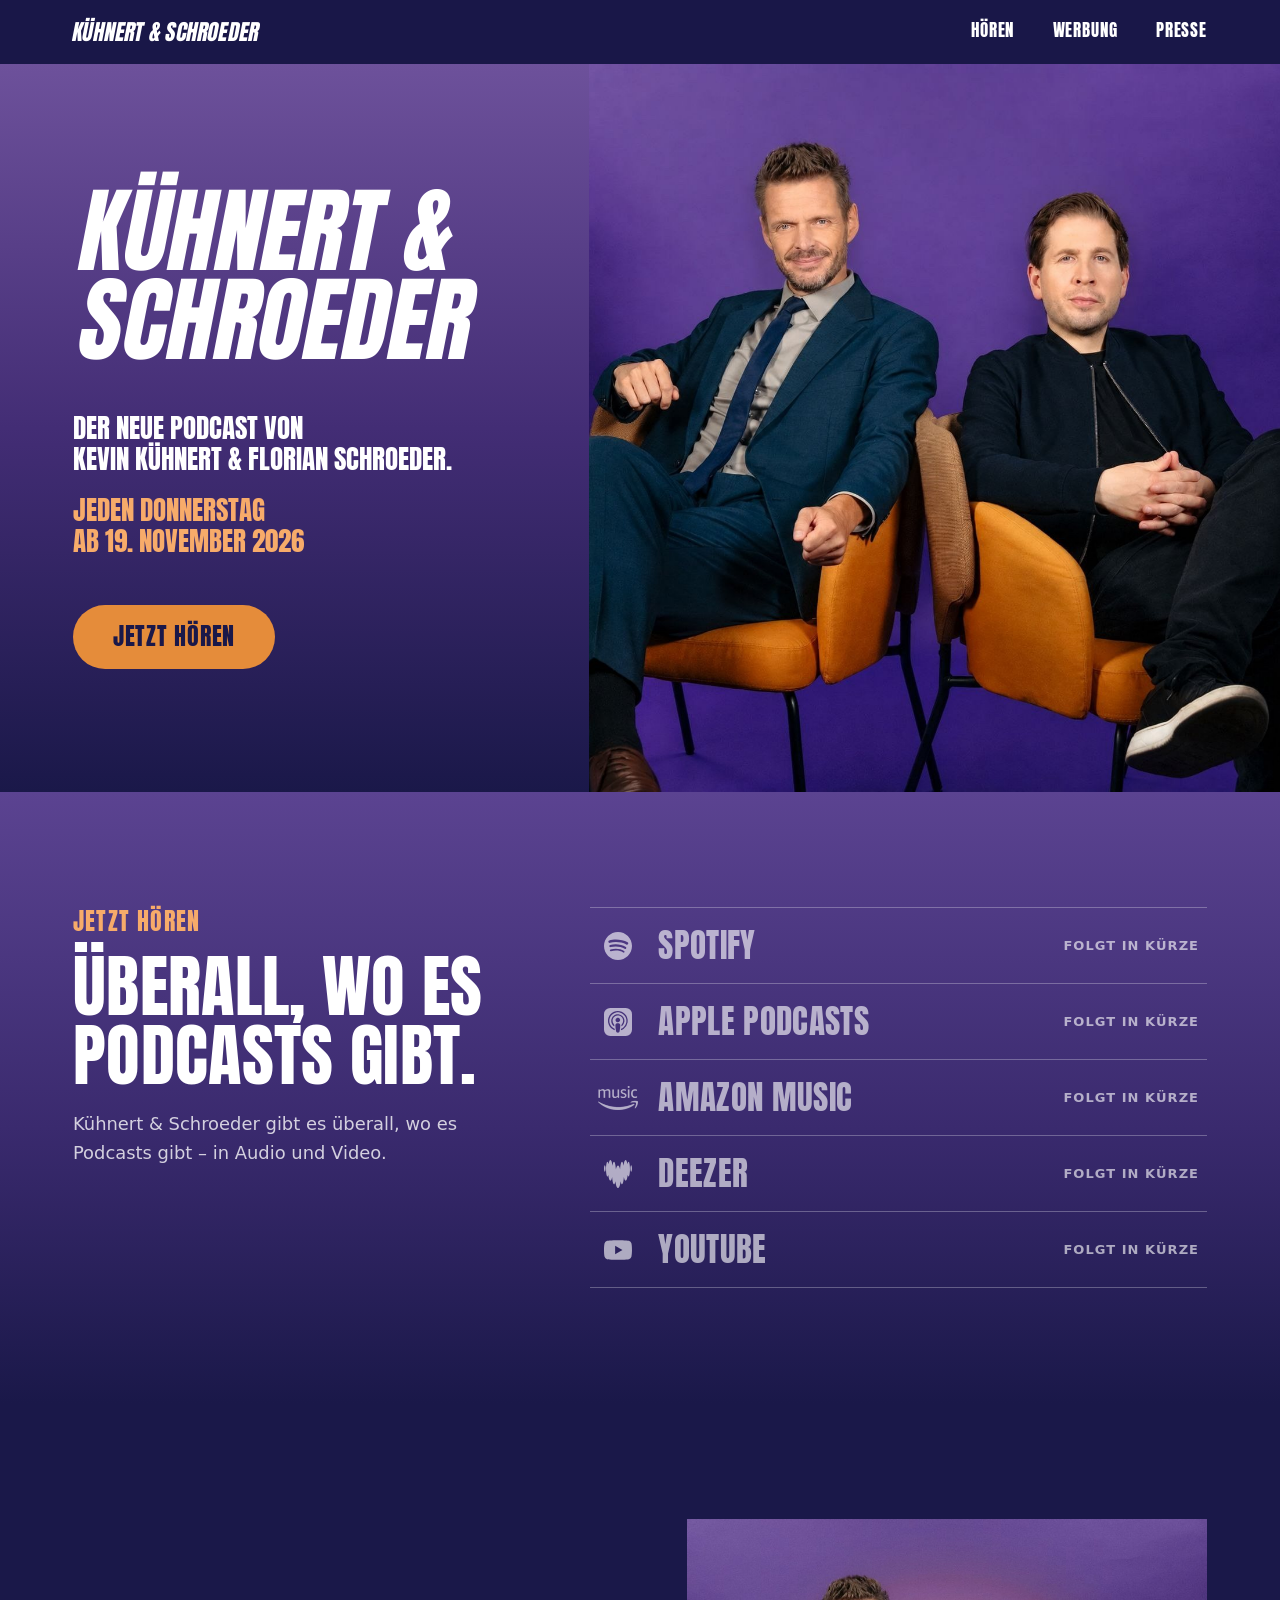
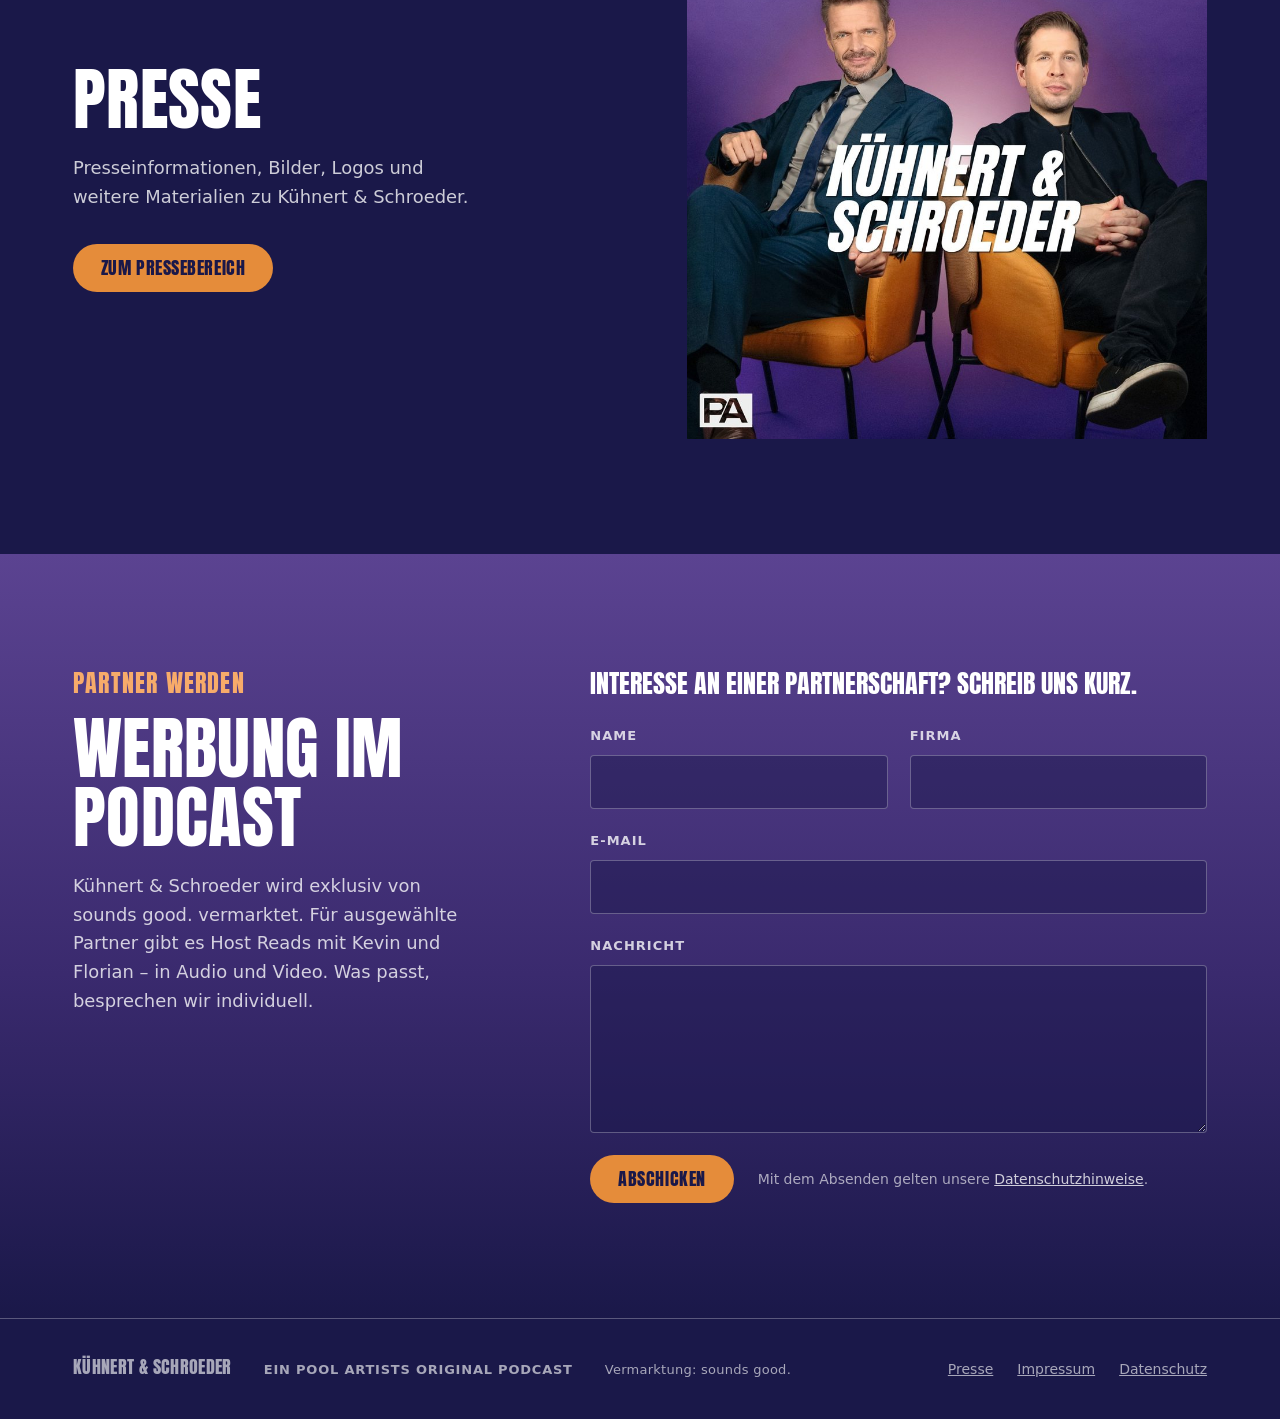
==== index.html @ aa8c4832 "Website Kühnert & Schroeder: Startseite, Presse, Impressum, Datenschutz - Startseite mit Hero, Podca" ====
<!DOCTYPE html>
<html lang="de">
<head>
<meta charset="UTF-8">
<meta name="viewport" content="width=device-width, initial-scale=1.0">
<title>Kühnert &amp; Schroeder – Der Podcast</title>
<meta name="description" content="Kühnert &amp; Schroeder – der neue Podcast von Kevin Kühnert und Florian Schroeder. Jeden Donnerstag ab 19. November 2026.">
<link rel="canonical" href="https://www.kuehnertundschroeder.de/">
<meta name="theme-color" content="#1a1849">

<meta property="og:type" content="website">
<meta property="og:url" content="https://www.kuehnertundschroeder.de/">
<meta property="og:site_name" content="Kühnert &amp; Schroeder">
<meta property="og:locale" content="de_DE">
<meta property="og:title" content="Kühnert &amp; Schroeder – Der Podcast">
<meta property="og:description" content="Kühnert &amp; Schroeder – der neue Podcast von Kevin Kühnert und Florian Schroeder. Jeden Donnerstag ab 19. November 2026.">
<meta property="og:image" content="https://www.kuehnertundschroeder.de/img/og-home.jpg">
<meta property="og:image:width" content="1200">
<meta property="og:image:height" content="630">
<meta property="og:image:alt" content="Podcast-Cover Kühnert &amp; Schroeder">
<meta name="twitter:card" content="summary_large_image">
<meta name="twitter:title" content="Kühnert &amp; Schroeder – Der Podcast">
<meta name="twitter:description" content="Kühnert &amp; Schroeder – der neue Podcast von Kevin Kühnert und Florian Schroeder. Jeden Donnerstag ab 19. November 2026.">
<meta name="twitter:image" content="https://www.kuehnertundschroeder.de/img/og-home.jpg">

<link rel="icon" href="/img/favicon.ico" sizes="any">
<link rel="icon" type="image/png" sizes="16x16" href="/img/favicon-16x16.png">
<link rel="icon" type="image/png" sizes="32x32" href="/img/favicon-32x32.png">
<link rel="apple-touch-icon" href="/img/apple-touch-icon.png">

<link rel="preload" href="/fonts/anton-latin.woff2" as="font" type="font/woff2" crossorigin>
<link rel="stylesheet" href="/css/style.css">
<script>document.documentElement.classList.add('js')</script>
</head>
<body>
<a class="skip" href="#inhalt">Zum Inhalt springen</a>

<!-- ============ HEADER (auf allen Seiten gleich) ============ -->
<header class="site-header">
  <a class="brand" href="/" aria-label="Kühnert &amp; Schroeder – Startseite"><span class="brand-full">Kühnert &amp; Schroeder</span><span class="brand-short" aria-hidden="true">K&amp;S</span></a>
  <nav class="site-nav" aria-label="Hauptnavigation"><a href="/#hoeren">Hören</a><a href="/#werbung">Werbung</a><a href="/presse">Presse</a></nav>
</header>

<main id="inhalt">
  <!-- ============ HERO ============ -->
  <section class="hero" aria-labelledby="hero-title">
    <div class="hero-text">
      <h1 id="hero-title" class="wordmark">
        <span class="line">Kühnert &amp; </span><span class="line">Schroeder</span>
      </h1>
      <p class="hero-sub"><span class="line">Der neue Podcast von </span><span class="line">Kevin Kühnert &amp; Florian Schroeder.</span></p>
      <p class="hero-date"><span class="line">Jeden Donnerstag </span><span class="line">ab 19. November 2026</span></p>
      <div class="hero-actions">
        <a class="button button-large" href="#hoeren">Jetzt hören</a>
      </div>
    </div>
    <div class="hero-media">
      <img class="cover" src="/img/hero-duo.jpg" width="1254" height="1254" fetchpriority="high"
           alt="Florian Schroeder (links) und Kevin Kühnert (rechts) sitzen auf orangefarbenen Sesseln vor violettem Hintergrund">
    </div>
  </section>

  <!-- ============ HÖREN ============
       Links werden in /js/config.js gepflegt. -->
  <section id="hoeren" class="section section-gradient" aria-labelledby="hoeren-title">
    <div class="split" data-reveal>
      <div>
        <p class="eyebrow">Jetzt hören</p>
        <h2 id="hoeren-title" class="section-title">Überall, wo es Podcasts gibt.</h2>
        <p class="lead">Kühnert &amp; Schroeder gibt es überall, wo es Podcasts gibt – in Audio und Video.</p>
      </div>
      <ul class="platforms" aria-label="Podcast-Plattformen">
      <li><a class="platform is-pending" data-platform="spotify" aria-disabled="true">
        <span class="platform-logo"><svg viewBox="0 0 24 24" aria-hidden="true" focusable="false"><path d="M12 0C5.4 0 0 5.4 0 12s5.4 12 12 12 12-5.4 12-12S18.66 0 12 0zm5.521 17.34c-.24.359-.66.48-1.021.24-2.82-1.74-6.36-2.101-10.561-1.141-.418.122-.779-.179-.899-.539-.12-.421.18-.78.54-.9 4.56-1.021 8.52-.6 11.64 1.32.42.18.479.659.301 1.02zm1.44-3.3c-.301.42-.841.6-1.262.3-3.239-1.98-8.159-2.58-11.939-1.38-.479.12-1.02-.12-1.14-.6-.12-.48.12-1.021.6-1.141C9.6 9.9 15 10.561 18.72 12.84c.361.181.54.78.241 1.2zm.12-3.36C15.24 8.4 8.82 8.16 5.16 9.301c-.6.179-1.2-.181-1.38-.721-.18-.601.18-1.2.72-1.381 4.26-1.26 11.28-1.02 15.721 1.621.539.3.719 1.02.419 1.56-.299.421-1.02.599-1.559.3z"/></svg></span>
        <span class="platform-name">Spotify</span>
        <span class="platform-go">Folgt in Kürze</span>
      </a></li>
      <li><a class="platform is-pending" data-platform="apple" aria-disabled="true">
        <span class="platform-logo"><svg viewBox="0 0 24 24" aria-hidden="true" focusable="false"><path d="M5.34 0A5.328 5.328 0 000 5.34v13.32A5.328 5.328 0 005.34 24h13.32A5.328 5.328 0 0024 18.66V5.34A5.328 5.328 0 0018.66 0zm6.525 2.568c2.336 0 4.448.902 6.056 2.587 1.224 1.272 1.912 2.619 2.264 4.392.12.59.12 2.2.007 2.864a8.506 8.506 0 01-3.24 5.296c-.608.46-2.096 1.261-2.336 1.261-.088 0-.096-.091-.056-.46.072-.592.144-.715.48-.856.536-.224 1.448-.874 2.008-1.435a7.644 7.644 0 002.008-3.536c.208-.824.184-2.656-.048-3.504-.728-2.696-2.928-4.792-5.624-5.352-.784-.16-2.208-.16-3 0-2.728.56-4.984 2.76-5.672 5.528-.184.752-.184 2.584 0 3.336.456 1.832 1.64 3.512 3.192 4.512.304.2.672.408.824.472.336.144.408.264.472.856.04.36.03.464-.056.464-.056 0-.464-.176-.896-.384l-.04-.03c-2.472-1.216-4.056-3.274-4.632-6.012-.144-.706-.168-2.392-.03-3.04.36-1.74 1.048-3.1 2.192-4.304 1.648-1.737 3.768-2.656 6.128-2.656zm.134 2.81c.409.004.803.04 1.106.106 2.784.62 4.76 3.408 4.376 6.174-.152 1.114-.536 2.03-1.216 2.88-.336.43-1.152 1.15-1.296 1.15-.023 0-.048-.272-.048-.603v-.605l.416-.496c1.568-1.878 1.456-4.502-.256-6.224-.664-.67-1.432-1.064-2.424-1.246-.64-.118-.776-.118-1.448-.008-1.02.167-1.81.562-2.512 1.256-1.72 1.704-1.832 4.342-.264 6.222l.413.496v.608c0 .336-.027.608-.06.608-.03 0-.264-.16-.512-.36l-.034-.011c-.832-.664-1.568-1.842-1.872-2.997-.184-.698-.184-2.024.008-2.72.504-1.878 1.888-3.335 3.808-4.019.41-.145 1.133-.22 1.814-.211zm-.13 2.99c.31 0 .62.06.844.178.488.253.888.745 1.04 1.259.464 1.578-1.208 2.96-2.72 2.254h-.015c-.712-.331-1.096-.956-1.104-1.77 0-.733.408-1.371 1.112-1.745.224-.117.534-.176.844-.176zm-.011 4.728c.988-.004 1.706.349 1.97.97.198.464.124 1.932-.218 4.302-.232 1.656-.36 2.074-.68 2.356-.44.39-1.064.498-1.656.288h-.003c-.716-.257-.87-.605-1.164-2.644-.341-2.37-.416-3.838-.218-4.302.262-.616.974-.966 1.97-.97z"/></svg></span>
        <span class="platform-name">Apple Podcasts</span>
        <span class="platform-go">Folgt in Kürze</span>
      </a></li>
      <li><a class="platform is-pending" data-platform="amazon" aria-disabled="true">
        <span class="platform-logo"><span class="logo-amazon" aria-hidden="true"></span></span>
        <span class="platform-name">Amazon Music</span>
        <span class="platform-go">Folgt in Kürze</span>
      </a></li>
      <li><a class="platform is-pending" data-platform="deezer" aria-disabled="true">
        <span class="platform-logo"><svg viewBox="0 0 24 24" aria-hidden="true" focusable="false"><path d="M.693 10.024c.381 0 .693-1.256.693-2.807 0-1.55-.312-2.807-.693-2.807C.312 4.41 0 5.666 0 7.217s.312 2.808.693 2.808ZM21.038 1.56c-.364 0-.684.805-.91 2.096C19.765 1.446 19.184 0 18.526 0c-.78 0-1.464 2.036-1.784 5-.312-2.158-.788-3.536-1.325-3.536-.745 0-1.386 2.704-1.62 6.472-.442-1.932-1.083-3.145-1.793-3.145s-1.35 1.213-1.793 3.145c-.242-3.76-.874-6.463-1.628-6.463-.537 0-1.013 1.378-1.325 3.535C6.938 2.036 6.262 0 5.474 0c-.658 0-1.247 1.447-1.602 3.665-.217-1.291-.546-2.105-.91-2.105-.675 0-1.221 2.807-1.221 6.272 0 3.466.546 6.273 1.221 6.273.277 0 .537-.476.736-1.273.32 2.928.996 4.938 1.776 4.938.606 0 1.143-1.204 1.507-3.11.251 3.622.875 6.195 1.602 6.195.46 0 .875-1.023 1.187-2.677C10.142 21.6 11 24 12.004 24c1.005 0 1.863-2.4 2.235-5.822.312 1.654.727 2.677 1.186 2.677.728 0 1.352-2.573 1.603-6.195.364 1.906.9 3.11 1.507 3.11.78 0 1.455-2.01 1.775-4.938.208.797.46 1.273.737 1.273.675 0 1.22-2.807 1.22-6.273-.008-3.457-.553-6.272-1.23-6.272ZM23.307 10.024c.381 0 .693-1.256.693-2.807 0-1.55-.312-2.807-.693-2.807-.381 0-.693 1.256-.693 2.807s.312 2.808.693 2.808Z"/></svg></span>
        <span class="platform-name">Deezer</span>
        <span class="platform-go">Folgt in Kürze</span>
      </a></li>
      <li><a class="platform is-pending" data-platform="youtube" aria-disabled="true">
        <span class="platform-logo"><svg viewBox="0 0 24 24" aria-hidden="true" focusable="false"><path d="M23.498 6.186a3.016 3.016 0 0 0-2.122-2.136C19.505 3.545 12 3.545 12 3.545s-7.505 0-9.377.505A3.017 3.017 0 0 0 .502 6.186C0 8.07 0 12 0 12s0 3.93.502 5.814a3.016 3.016 0 0 0 2.122 2.136c1.871.505 9.376.505 9.376.505s7.505 0 9.377-.505a3.015 3.015 0 0 0 2.122-2.136C24 15.93 24 12 24 12s0-3.93-.502-5.814zM9.545 15.568V8.432L15.818 12l-6.273 3.568z"/></svg></span>
        <span class="platform-name">YouTube</span>
        <span class="platform-go">Folgt in Kürze</span>
      </a></li>
      </ul>
    </div>
  </section>

  <!-- ============ PRESSE ============ -->
  <section class="section section-deep" aria-labelledby="presse-title">
    <div class="teaser" data-reveal>
      <div>
        <h2 id="presse-title" class="section-title">Presse</h2>
        <p class="lead">Presseinformationen, Bilder, Logos und weitere Materialien zu Kühnert &amp; Schroeder.</p>
        <a class="button" href="/presse">Zum Pressebereich</a>
      </div>
      <div class="teaser-media">
        <img src="/img/cover.jpg" width="900" height="900" loading="lazy" alt="Podcast-Cover Kühnert &amp; Schroeder">
      </div>
    </div>
  </section>

  <!-- ============ WERBUNG + FORMULAR ============ -->
  <section id="werbung" class="section section-gradient" aria-labelledby="werbung-title">
    <div class="split" data-reveal>
      <div>
        <p class="eyebrow">Partner werden</p>
        <h2 id="werbung-title" class="section-title">Werbung im Podcast</h2>
        <p class="lead">Kühnert &amp; Schroeder wird exklusiv von sounds good. vermarktet. Für ausgewählte Partner gibt es Host Reads mit Kevin und Florian – in Audio und Video. Was passt, besprechen wir individuell.</p>
      </div>

      <div>
        <p class="form-intro">Interesse an einer Partnerschaft? Schreib uns kurz.</p>
        <form class="contact-form" action="/api/contact" method="post" novalidate data-contact-form>
          <div class="form-row">
            <div class="field">
              <label for="f-name">Name</label>
              <input id="f-name" name="name" type="text" autocomplete="name" required maxlength="120" aria-describedby="err-name">
              <p class="field-error" id="err-name" aria-live="polite"></p>
            </div>
            <div class="field">
              <label for="f-company">Firma</label>
              <input id="f-company" name="company" type="text" autocomplete="organization" required maxlength="160" aria-describedby="err-company">
              <p class="field-error" id="err-company" aria-live="polite"></p>
            </div>
          </div>
          <div class="field">
            <label for="f-email">E-Mail</label>
            <input id="f-email" name="email" type="email" autocomplete="email" required maxlength="200" aria-describedby="err-email">
            <p class="field-error" id="err-email" aria-live="polite"></p>
          </div>
          <div class="field">
            <label for="f-message">Nachricht</label>
            <textarea id="f-message" name="message" required maxlength="5000" aria-describedby="err-message"></textarea>
            <p class="field-error" id="err-message" aria-live="polite"></p>
          </div>
          <!-- Honeypot gegen Spam: für Menschen unsichtbar -->
          <div class="hp" aria-hidden="true">
            <label for="f-website">Website</label>
            <input id="f-website" name="website" type="text" tabindex="-1" autocomplete="off">
          </div>
          <div class="form-actions">
            <button class="button" type="submit">Abschicken</button>
            <p class="form-hint">Mit dem Absenden gelten unsere <a href="/datenschutz">Datenschutzhinweise</a>.</p>
          </div>
          <p class="form-status" role="status" aria-live="polite"></p>
        </form>
      </div>
    </div>
  </section>
</main>

<!-- ============ FOOTER (auf allen Seiten gleich) ============ -->
<footer class="footer">
  <p class="footer-mark">Kühnert &amp; Schroeder</p>
  <p class="footer-credit">Ein Pool Artists Original Podcast</p>
  <p class="footer-credit footer-sg">Vermarktung: sounds good.</p>
  <nav aria-label="Weitere Seiten"><a href="/presse">Presse</a><a href="/impressum">Impressum</a><a href="/datenschutz">Datenschutz</a></nav>
</footer>

<script src="/js/config.js"></script>
<script src="/js/site.js" defer></script>
</body>
</html>
---- css/style.css ----
/*
 * Kühnert & Schroeder – Designsystem für die gesamte Website
 * Abgeleitet aus dem K&S-Deck (Nov 26) und dem finalen Cover.
 * Schrift: Anton (SIL Open Font License, siehe /fonts/OFL.txt)
 *
 * Inhalt
 *  1. Tokens & Basis
 *  2. Typografie & Buttons
 *  3. Header / Navigation
 *  4. Hero
 *  5. Sektionen (Startseite): Hören, Presse-Teaser, Werbung + Formular
 *  6. Pressebereich: Downloads
 *  7. Rechtstexte
 *  8. Footer
 *  9. Bewegung
 */

/* ================================================================
   1. Tokens & Basis
   ================================================================ */

@font-face {
  font-family: "Anton";
  src: url("/fonts/anton-latin.woff2") format("woff2");
  font-weight: 400;
  font-style: normal;
  font-display: swap;
}

:root {
  --ks-violet-top: #6d519b;
  --ks-violet-mid: #5b4391;
  --ks-violet: #3a2a6e;
  --ks-violet-deep: #1a1849;
  --ks-orange: #e58c3a;
  --ks-orange-hover: #f09c4d;
  --ks-orange-text: #f7ab6a; /* Orange für Schrift auf Violett – erfüllt die Kontrastvorgaben */
  --ks-ink: #1a1849;
  --ks-white: #ffffff;
  --ks-muted: rgba(255, 255, 255, 0.78);
  --ks-faint: rgba(255, 255, 255, 0.62);
  --ks-rule: rgba(255, 255, 255, 0.28);
  --ks-field: rgba(26, 24, 73, 0.45);
  --ks-error: #ffb3a1;

  --font-display: "Anton", "Arial Narrow", "Helvetica Neue", Arial, sans-serif;
  --font-text: system-ui, -apple-system, "Segoe UI", Roboto, "Helvetica Neue", Arial, sans-serif;

  --max: 1440px;
  --gutter: max(clamp(20px, 5.7vw, 76px), calc((100vw - var(--max)) / 2));
  --section-y: clamp(64px, 9vw, 128px);
  --header-h: 64px;

  /* Deck-Fläche: oben heller, unten dunkler */
  --ks-gradient: linear-gradient(180deg, var(--ks-violet-mid) 0%, var(--ks-violet) 55%, var(--ks-violet-deep) 100%);
}

*, *::before, *::after { box-sizing: border-box; }
html { -webkit-text-size-adjust: 100%; scroll-behavior: smooth; scroll-padding-top: var(--header-h); }
body {
  margin: 0;
  background: var(--ks-violet-deep);
  color: var(--ks-white);
  font-family: var(--font-text);
  font-size: 1.125rem;
  line-height: 1.6;
  -webkit-font-smoothing: antialiased;
}
h1, h2, h3, p { margin: 0; }
img { display: block; max-width: 100%; height: auto; }
a { color: inherit; }
:focus-visible { outline: 3px solid var(--ks-orange); outline-offset: 3px; }

.line { display: block; }
.cover { width: 100%; height: 100%; object-fit: cover; }
.skip {
  position: absolute; left: 16px; top: -100px; z-index: 30; padding: 12px 20px;
  background: var(--ks-orange); color: var(--ks-ink); font-family: var(--font-display);
  text-transform: uppercase; text-decoration: none;
}
.skip:focus { top: 12px; }

/* ================================================================
   2. Typografie & Buttons
   ================================================================ */

.tag, .eyebrow {
  font-family: var(--font-display); font-size: 1.5rem; line-height: 1.2;
  letter-spacing: 0.05em; text-transform: uppercase; color: var(--ks-orange-text); margin: 0 0 16px;
}
.section-title {
  font-family: var(--font-display); font-weight: 400;
  font-size: clamp(2.5rem, 5.4vw, 5rem); line-height: 1;
  text-transform: uppercase; letter-spacing: 0.005em;
}
.lead { margin-top: 20px; max-width: 36ch; font-size: clamp(1.0625rem, 1.4vw, 1.25rem); color: var(--ks-muted); }
.meta {
  font-size: 0.8125rem; font-weight: 700; letter-spacing: 0.08em;
  text-transform: uppercase; color: var(--ks-faint);
}

.button {
  display: inline-flex; align-items: center; justify-content: center; gap: 0.6em;
  min-height: 48px; padding: 12px 28px; border: 0; border-radius: 999px;
  background: var(--ks-orange); color: var(--ks-ink);
  font-family: var(--font-display); font-size: 1.125rem; line-height: 1;
  letter-spacing: 0.03em; text-transform: uppercase; text-align: center; text-decoration: none;
  cursor: pointer; transition: background-color 0.15s ease;
}
.button:hover { background: var(--ks-orange-hover); }
.button-large { min-height: 64px; padding: 18px 40px; font-size: clamp(1.375rem, 1.9vw, 1.625rem); }
.button-pending, .button-pending:hover {
  background: transparent; color: var(--ks-faint);
  box-shadow: inset 0 0 0 2px var(--ks-rule); cursor: not-allowed; pointer-events: none;
}
.button[disabled] { opacity: 0.6; cursor: progress; }
.icon { width: 0.8em; height: 0.8em; flex: none; }

/* ================================================================
   3. Header / Navigation
   ================================================================ */

.site-header {
  position: sticky; top: 0; z-index: 20;
  display: flex; align-items: center; justify-content: space-between; gap: 16px;
  height: var(--header-h); padding: 0 var(--gutter);
  background: rgba(26, 24, 73, 0.94);
  border-bottom: 1px solid transparent;
  transition: border-color 0.2s ease;
}
.site-header.is-scrolled { border-bottom-color: var(--ks-rule); }
.brand {
  font-family: var(--font-display); font-size: 1.375rem; letter-spacing: 0.01em;
  text-transform: uppercase; text-decoration: none; white-space: nowrap;
  display: inline-flex; align-items: center; min-height: 44px;
}
.brand span { display: inline-block; transform: skewX(-11deg); }
.brand .brand-short { display: none; }
.site-nav { display: flex; gap: clamp(18px, 3vw, 40px); }
.site-nav a {
  display: inline-flex; align-items: center; min-height: 44px;
  font-family: var(--font-display); font-size: 1.0625rem; letter-spacing: 0.05em;
  text-transform: uppercase; text-decoration: none; color: var(--ks-white);
  border-bottom: 2px solid transparent;
}
.site-nav a:hover, .site-nav a[aria-current="page"] { color: var(--ks-orange-text); }
.site-nav a[aria-current="page"] { border-bottom-color: var(--ks-orange-text); }

@media (max-width: 559px) {
  .brand .brand-full { display: none; }
  .brand .brand-short { display: inline-block; }
  .site-nav { gap: 20px; }
  .site-nav a { font-size: 1rem; }
}

/* ================================================================
   4. Hero (Startseite und Presse)
   ================================================================ */

.hero {
  display: grid;
  background: linear-gradient(180deg, var(--ks-violet-top) 0%, #432d75 50%, var(--ks-violet-deep) 100%);
}
.hero-text { padding: clamp(40px, 8vw, 64px) var(--gutter) 48px; }
.wordmark {
  font-family: var(--font-display); font-weight: 400;
  font-size: clamp(3.75rem, 7.3vw, 8.5rem); line-height: 0.95;
  white-space: nowrap; text-transform: uppercase; letter-spacing: 0.005em;
}
/* Wortmarke kursiv geneigt wie auf dem finalen Cover */
.wordmark .line { transform: skewX(-11deg); transform-origin: left bottom; }
.hero-sub, .hero-date {
  font-family: var(--font-display); font-size: clamp(1.375rem, 2.1vw, 1.875rem);
  line-height: 1.15; text-transform: uppercase;
}
.hero-sub { margin-top: clamp(28px, 4vw, 48px); }
.hero-date { margin-top: 20px; color: var(--ks-orange-text); }
.hero-actions {
  display: flex; flex-wrap: wrap; align-items: center; gap: 12px 24px;
  margin-top: clamp(32px, 4vw, 48px);
}
.hero-media { aspect-ratio: 1 / 1; overflow: hidden; }
.hero-media .cover { object-position: 60% 20%; }

@media (min-width: 960px) {
  .hero {
    grid-template-columns: minmax(0, 46fr) minmax(0, 54fr);
    min-height: min(calc(88svh - var(--header-h)), 820px);
  }
  .hero-text { display: flex; flex-direction: column; justify-content: center; padding-top: 64px; padding-bottom: 64px; }
  .hero-media { aspect-ratio: auto; min-height: 100%; }
}
@media (max-width: 559px) {
  .hero-actions { flex-direction: column; align-items: stretch; }
  .hero-actions .meta { text-align: center; }
}

/* ================================================================
   5. Sektionen der Startseite
   ================================================================ */

.section { padding: var(--section-y) var(--gutter); }
.section-gradient { background: var(--ks-gradient); }
.section-deep { background: var(--ks-violet-deep); }

.split { display: grid; gap: clamp(32px, 5vw, 48px); }
@media (min-width: 960px) {
  .split { grid-template-columns: minmax(0, 5fr) minmax(0, 7fr); gap: clamp(48px, 6vw, 96px); align-items: start; }
}

/* --- Plattformen --- */
.platforms { list-style: none; margin: 0; padding: 0; border-top: 1px solid var(--ks-rule); }
.platform {
  display: grid; grid-template-columns: 40px minmax(0, 1fr) auto; align-items: center; gap: 20px;
  min-height: 76px; padding: 14px 8px; border-bottom: 1px solid var(--ks-rule);
  text-decoration: none; color: var(--ks-white);
  transition: background-color 0.15s ease, color 0.15s ease;
}
.platform svg { width: 28px; height: 28px; fill: currentColor; }
.platform-logo { display: flex; justify-content: center; }
/* Amazon Music: Logo als Maske, damit es wie die anderen Icons die Textfarbe übernimmt */
.logo-amazon {
  display: block; width: 40px; height: 24px; background: currentColor;
  -webkit-mask: url("[data-uri]") center / contain no-repeat;
  mask: url("[data-uri]") center / contain no-repeat;
}
.platform-name {
  font-family: var(--font-display); font-size: clamp(1.625rem, 2.6vw, 2.25rem);
  line-height: 1; text-transform: uppercase; letter-spacing: 0.01em;
}
.platform-go { font-family: var(--font-display); font-size: 1.75rem; line-height: 1; color: var(--ks-orange-text); }
a.platform:hover { background: rgba(255, 255, 255, 0.06); color: var(--ks-orange-text); }
.platform.is-pending { cursor: default; color: var(--ks-faint); }
.platform.is-pending .platform-go {
  font-family: var(--font-text); font-size: 0.8125rem; font-weight: 700;
  letter-spacing: 0.08em; text-transform: uppercase; color: var(--ks-faint);
}

/* --- Presse-Teaser --- */
.teaser { display: grid; gap: 40px; align-items: center; }
.teaser-media { max-width: 420px; }
.teaser .button { margin-top: 32px; }
@media (min-width: 760px) {
  .teaser { grid-template-columns: minmax(0, 1fr) minmax(0, 1fr); gap: clamp(48px, 6vw, 96px); }
  .teaser-media { max-width: 520px; justify-self: end; width: 100%; }
}

/* --- Werbung --- */
.partner-note { margin-top: 28px; }

/* --- Formular --- */
.form-intro {
  font-family: var(--font-display); font-size: clamp(1.375rem, 2vw, 1.75rem);
  line-height: 1.15; text-transform: uppercase; margin-bottom: 28px;
}
.contact-form { display: grid; gap: 22px; }
.form-row { display: grid; gap: 22px; }
@media (min-width: 640px) { .form-row { grid-template-columns: 1fr 1fr; } }
.field { display: grid; gap: 8px; }
.field label {
  font-size: 0.8125rem; font-weight: 700; letter-spacing: 0.08em;
  text-transform: uppercase; color: var(--ks-muted);
}
.field input, .field textarea {
  width: 100%; padding: 14px 16px; border: 1px solid var(--ks-rule); border-radius: 4px;
  background: var(--ks-field); color: var(--ks-white);
  font: inherit; font-size: 1rem; line-height: 1.5;
  transition: border-color 0.15s ease;
}
.field textarea { min-height: 168px; resize: vertical; }
.field input:hover, .field textarea:hover { border-color: rgba(255, 255, 255, 0.5); }
.field input:focus, .field textarea:focus { outline: none; border-color: var(--ks-orange); box-shadow: 0 0 0 1px var(--ks-orange); }
.field [aria-invalid="true"] { border-color: var(--ks-error); }
.field-error { font-size: 0.875rem; color: var(--ks-error); }
.field-error:empty { display: none; }
.hp { position: absolute; left: -9999px; width: 1px; height: 1px; overflow: hidden; }
.form-actions { display: flex; flex-wrap: wrap; align-items: center; gap: 16px 24px; }
.form-hint { font-size: 0.875rem; color: var(--ks-faint); }
.form-hint a { color: var(--ks-muted); }
.form-status { font-size: 1rem; }
.form-status:empty { display: none; }
.form-status.is-error { color: var(--ks-error); }
.form-success {
  padding: 32px 0; border-top: 1px solid var(--ks-rule); border-bottom: 1px solid var(--ks-rule);
  font-family: var(--font-display); font-size: clamp(1.75rem, 3vw, 2.5rem); line-height: 1.1;
  text-transform: uppercase;
}
.form-success:focus { outline: none; }
@media (max-width: 559px) { .form-actions .button { width: 100%; } }

/* ================================================================
   6. Pressebereich: Downloads
   ================================================================ */

.material { padding: clamp(56px, 7vw, 96px) var(--gutter) clamp(72px, 9vw, 120px); background: var(--ks-violet-deep); }
.material .h2 {
  font-family: var(--font-display); font-weight: 400; font-size: clamp(2.25rem, 4vw, 3.5rem);
  line-height: 1; text-transform: uppercase; margin-bottom: clamp(28px, 4vw, 48px);
}
.download-list { list-style: none; margin: 0; padding: 0; border-top: 1px solid var(--ks-rule); }
.download {
  display: grid; grid-template-columns: 72px minmax(0, 1fr); gap: 16px 20px; align-items: center;
  padding: 24px 0; border-bottom: 1px solid var(--ks-rule);
}
.thumb { aspect-ratio: 1 / 1; overflow: hidden; background: var(--ks-violet); }
/* Video-Vorschau: dezentes Play-Symbol */
.thumb-video { position: relative; }
.thumb-video::after {
  content: ""; position: absolute; left: 50%; top: 50%; width: 36%; aspect-ratio: 1;
  transform: translate(-50%, -50%); border-radius: 50%;
  background: rgba(26, 24, 73, 0.72) url("data:image/svg+xml,%3Csvg xmlns='http://www.w3.org/2000/svg' viewBox='0 0 24 24'%3E%3Cpath d='M9 6.5v11l9-5.5z' fill='%23f7ab6a'/%3E%3C/svg%3E") center / 60% no-repeat;
}
.thumb-format {
  display: grid; place-items: center; height: 100%;
  font-family: var(--font-display); font-size: 1.375rem; color: var(--ks-orange);
  box-shadow: inset 0 0 0 1px var(--ks-rule);
}
.download-title {
  font-family: var(--font-display); font-weight: 400; font-size: clamp(1.5rem, 2.4vw, 2.25rem);
  line-height: 1.05; text-transform: uppercase;
}
.download-desc { margin-top: 6px; font-size: 1rem; line-height: 1.5; color: var(--ks-muted); }
.download .meta { margin-top: 6px; }
.download-action { grid-column: 1 / -1; }
.download-action .button { width: 100%; }
@media (min-width: 720px) {
  .download { grid-template-columns: 112px minmax(0, 1fr) auto; gap: 32px; padding: 28px 0; }
  .download-action { grid-column: auto; }
  .download-action .button { width: auto; min-width: 168px; }
}

/* ================================================================
   7. Rechtstexte
   ================================================================ */

.legal {
  min-height: 80svh;
  padding: clamp(40px, 7vw, 96px) var(--gutter) clamp(72px, 9vw, 120px);
  background: var(--ks-gradient);
}
.legal-title {
  font-family: var(--font-display); font-weight: 400;
  font-size: clamp(2.25rem, 8.5vw, 6rem); line-height: 1; text-transform: uppercase;
  hyphens: auto; overflow-wrap: break-word;
}
.legal address, .legal section { max-width: 44em; }
.legal address { margin-top: clamp(32px, 4vw, 48px); font-style: normal; color: var(--ks-muted); }
.legal address strong { color: var(--ks-white); font-weight: 650; }
.legal section { margin-top: 40px; }
.legal h2 {
  font-family: var(--font-display); font-weight: 400; font-size: clamp(1.5rem, 2.4vw, 2rem);
  line-height: 1.1; text-transform: uppercase;
}
.legal section p { margin-top: 12px; font-size: 1rem; color: var(--ks-muted); }
.legal a { text-underline-offset: 4px; overflow-wrap: anywhere; }
.legal a:hover { color: var(--ks-orange-text); }
.legal .prose { max-width: 44em; margin-top: clamp(32px, 4vw, 48px); color: var(--ks-muted); font-size: 1rem; }
.legal .prose h2 { margin-top: 40px; }
.legal .prose h2:first-child { margin-top: 0; }
.legal .prose h3 {
  margin-top: 28px; font-family: var(--font-text); font-size: 1.0625rem; font-weight: 700;
  line-height: 1.4; color: var(--ks-white);
}
.legal .prose p { margin-top: 12px; }
.legal .prose ul { margin: 12px 0 0; padding-left: 1.2em; }
.legal .prose li + li { margin-top: 6px; }

/* ================================================================
   8. Footer
   ================================================================ */

.footer {
  display: flex; flex-wrap: wrap; align-items: baseline; gap: 12px 32px;
  padding: 28px var(--gutter); background: var(--ks-violet-deep); border-top: 1px solid var(--ks-rule);
}
.footer-mark {
  font-family: var(--font-display); font-size: 1.125rem; letter-spacing: 0.02em;
  text-transform: uppercase; color: var(--ks-faint);
}
.footer-credit {
  font-size: 0.8125rem; font-weight: 700; letter-spacing: 0.06em;
  text-transform: uppercase; color: var(--ks-faint);
}
.footer-sg { font-weight: 400; letter-spacing: 0.02em; text-transform: none; }
.footer nav { display: flex; flex-wrap: wrap; gap: 4px 24px; margin-left: auto; font-size: 0.875rem; }
.footer nav a { display: inline-flex; align-items: center; min-height: 44px; color: var(--ks-faint); }
.footer nav a:hover { color: var(--ks-white); }

/* ================================================================
   9. Bewegung – dezent, nur ohne prefers-reduced-motion
   ================================================================ */

@media (prefers-reduced-motion: no-preference) {
  .hero-text > * { animation: ks-rise 0.7s cubic-bezier(0.2, 0.7, 0.2, 1) both; }
  .hero-text > :nth-child(2) { animation-delay: 0.06s; }
  .hero-text > :nth-child(3) { animation-delay: 0.12s; }
  .hero-text > :nth-child(4) { animation-delay: 0.18s; }
  .hero-text > :nth-child(5) { animation-delay: 0.24s; }
  .hero-media img { animation: ks-settle 1.4s cubic-bezier(0.2, 0.7, 0.2, 1) both; }

  /* Reveal nur, wenn JS läuft – sonst bleibt alles sichtbar */
  .js [data-reveal] { opacity: 0; transform: translateY(16px); transition: opacity 0.6s ease, transform 0.6s ease; }
  .js [data-reveal].is-visible { opacity: 1; transform: none; }
}
@media (prefers-reduced-motion: reduce) {
  html { scroll-behavior: auto; }
}
@keyframes ks-rise { from { opacity: 0; transform: translateY(14px); } to { opacity: 1; transform: none; } }
@keyframes ks-settle { from { opacity: 0.4; transform: scale(1.04); } to { opacity: 1; transform: none; } }
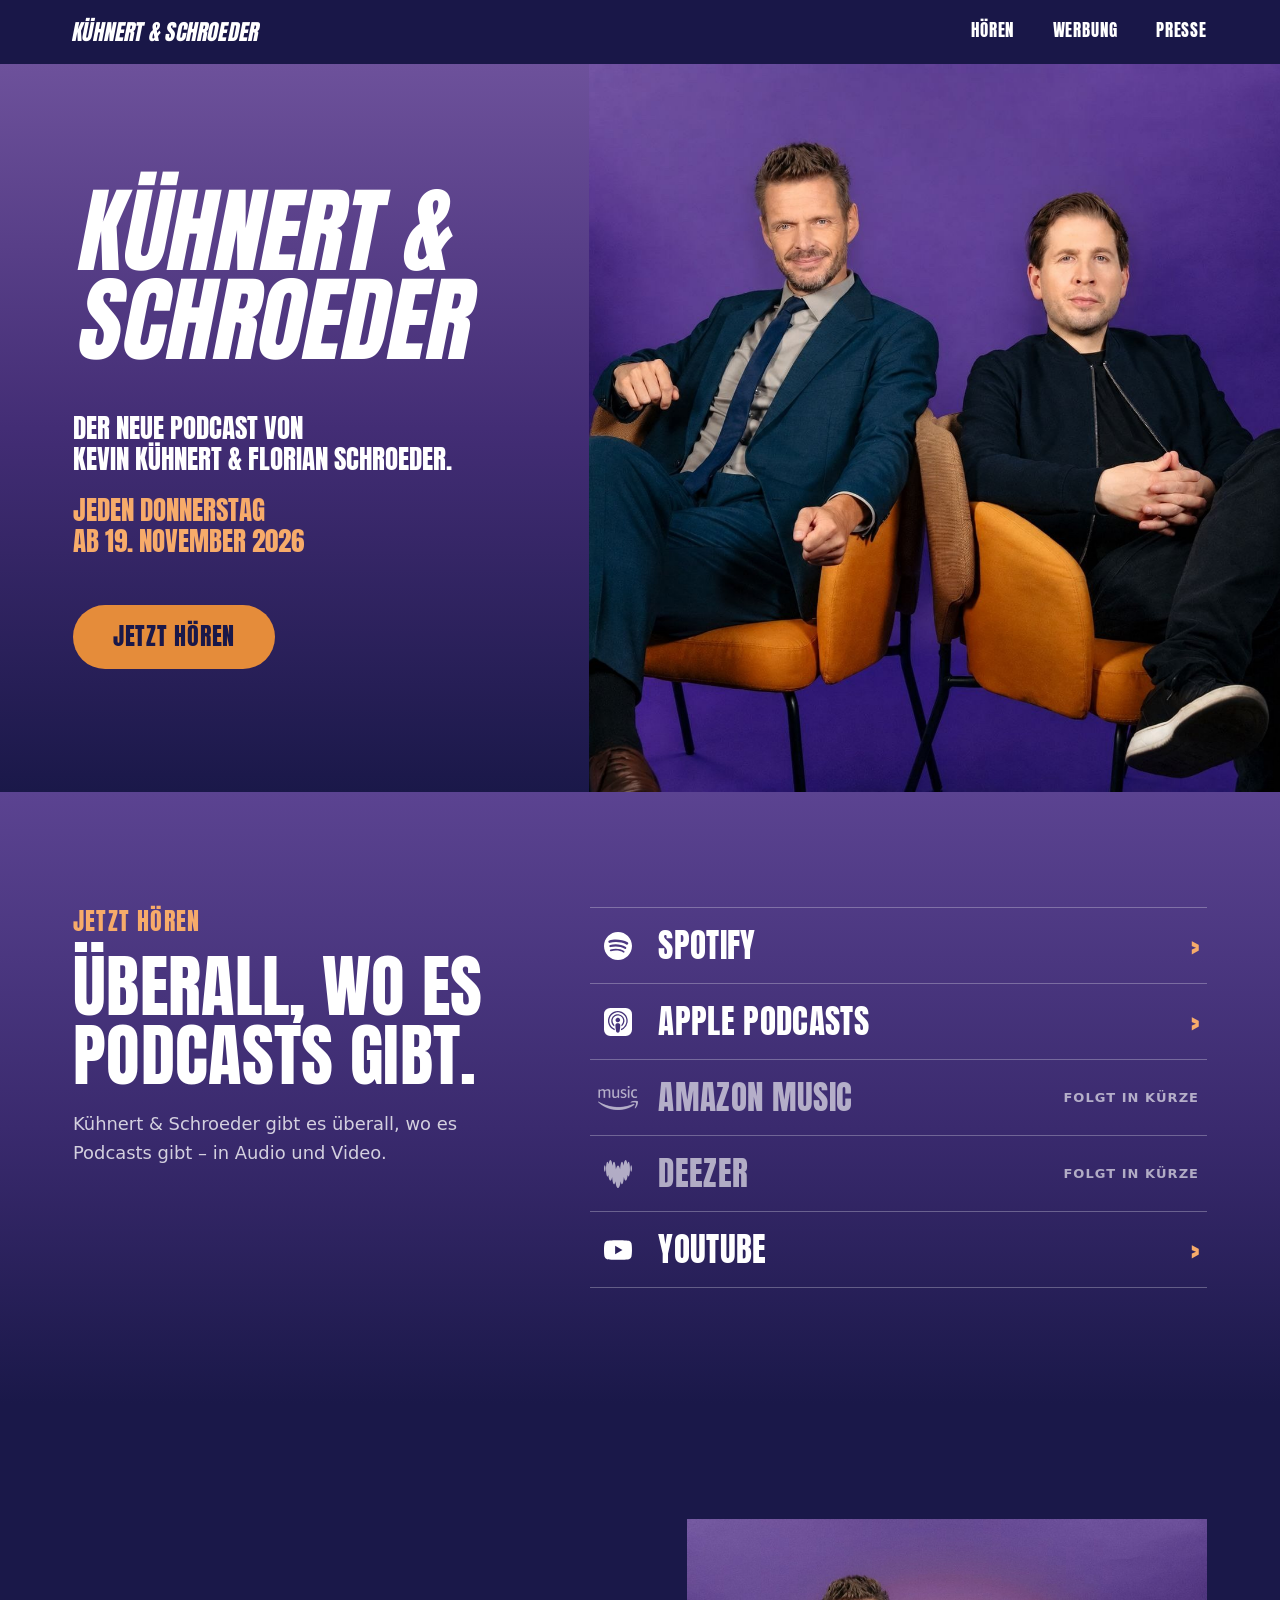
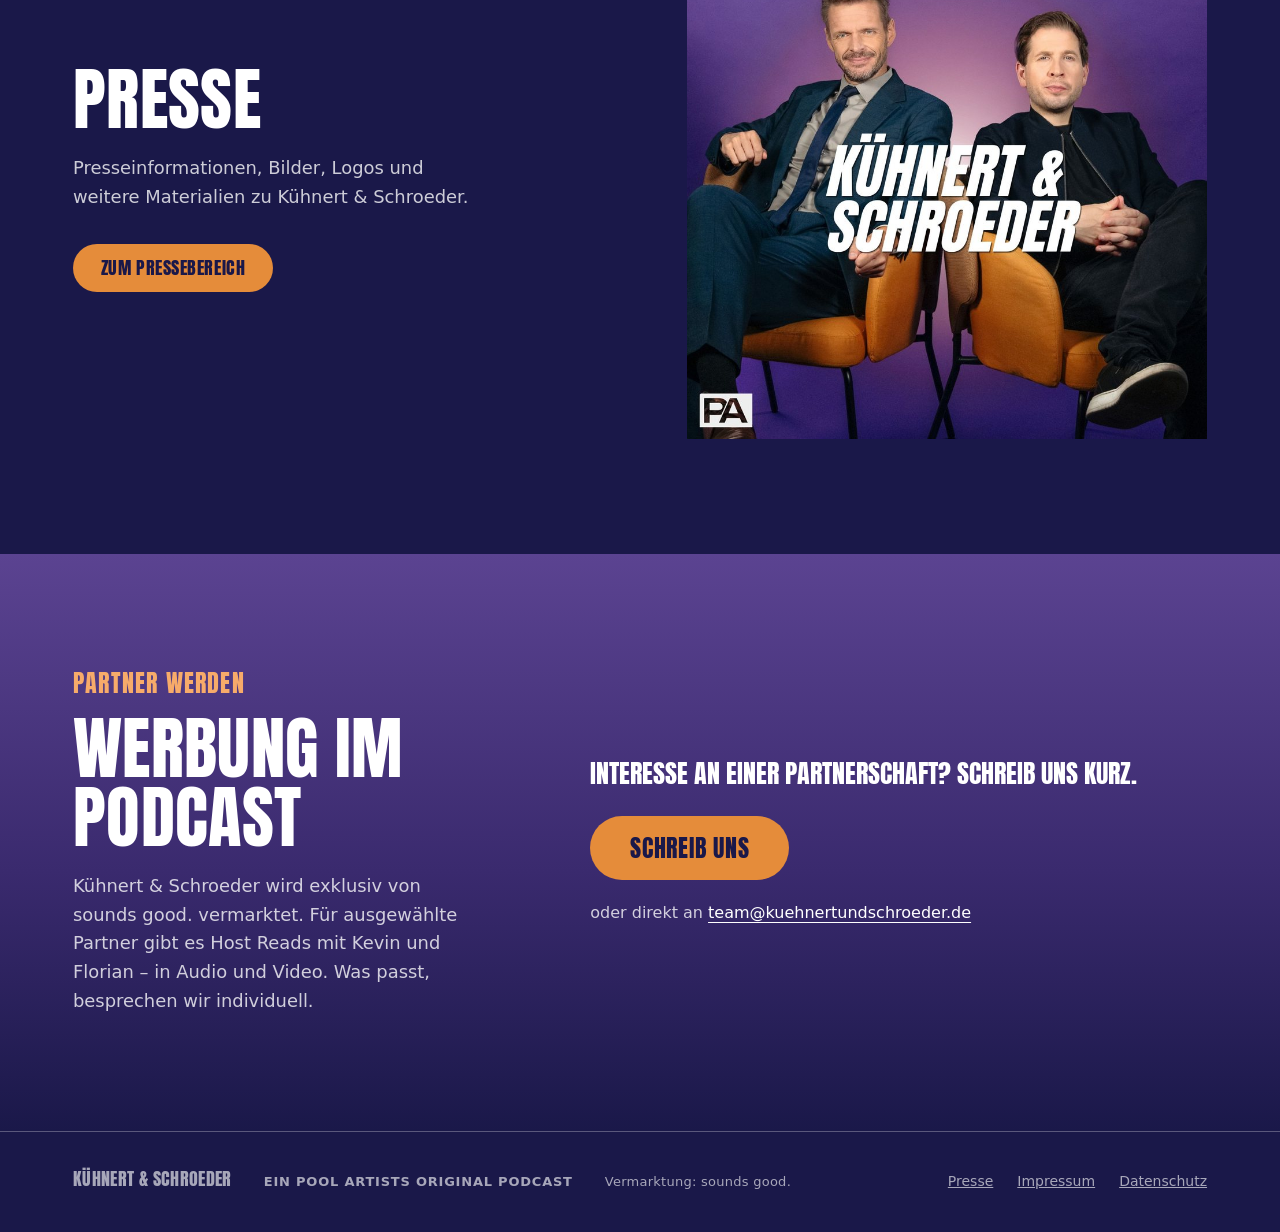
==== commit 1e82d9a4: "Werbeanfragen per E-Mail-Link statt Formular Formular, Serverless-Funktion und Resend-Konfiguration " ====
--- a/index.html
+++ b/index.html
@@ -113,7 +113,8 @@
     </div>
   </section>
 
-  <!-- ============ WERBUNG + FORMULAR ============ -->
+  <!-- ============ WERBUNG ============
+       Kontakt per E-Mail-Link. Adresse hier an beiden Stellen ändern. -->
   <section id="werbung" class="section section-gradient" aria-labelledby="werbung-title">
     <div class="split" data-reveal>
       <div>
@@ -122,42 +123,10 @@
         <p class="lead">Kühnert &amp; Schroeder wird exklusiv von sounds good. vermarktet. Für ausgewählte Partner gibt es Host Reads mit Kevin und Florian – in Audio und Video. Was passt, besprechen wir individuell.</p>
       </div>
 
-      <div>
+      <div class="contact-cta">
         <p class="form-intro">Interesse an einer Partnerschaft? Schreib uns kurz.</p>
-        <form class="contact-form" action="/api/contact" method="post" novalidate data-contact-form>
-          <div class="form-row">
-            <div class="field">
-              <label for="f-name">Name</label>
-              <input id="f-name" name="name" type="text" autocomplete="name" required maxlength="120" aria-describedby="err-name">
-              <p class="field-error" id="err-name" aria-live="polite"></p>
-            </div>
-            <div class="field">
-              <label for="f-company">Firma</label>
-              <input id="f-company" name="company" type="text" autocomplete="organization" required maxlength="160" aria-describedby="err-company">
-              <p class="field-error" id="err-company" aria-live="polite"></p>
-            </div>
-          </div>
-          <div class="field">
-            <label for="f-email">E-Mail</label>
-            <input id="f-email" name="email" type="email" autocomplete="email" required maxlength="200" aria-describedby="err-email">
-            <p class="field-error" id="err-email" aria-live="polite"></p>
-          </div>
-          <div class="field">
-            <label for="f-message">Nachricht</label>
-            <textarea id="f-message" name="message" required maxlength="5000" aria-describedby="err-message"></textarea>
-            <p class="field-error" id="err-message" aria-live="polite"></p>
-          </div>
-          <!-- Honeypot gegen Spam: für Menschen unsichtbar -->
-          <div class="hp" aria-hidden="true">
-            <label for="f-website">Website</label>
-            <input id="f-website" name="website" type="text" tabindex="-1" autocomplete="off">
-          </div>
-          <div class="form-actions">
-            <button class="button" type="submit">Abschicken</button>
-            <p class="form-hint">Mit dem Absenden gelten unsere <a href="/datenschutz">Datenschutzhinweise</a>.</p>
-          </div>
-          <p class="form-status" role="status" aria-live="polite"></p>
-        </form>
+        <a class="button button-large" href="mailto:team@kuehnertundschroeder.de?subject=Werbeanfrage%20K%C3%BChnert%20%26%20Schroeder">Schreib uns</a>
+        <p class="contact-address">oder direkt an <a href="mailto:team@kuehnertundschroeder.de?subject=Werbeanfrage%20K%C3%BChnert%20%26%20Schroeder">team@kuehnertundschroeder.de</a></p>
       </div>
     </div>
   </section>
--- a/css/style.css
+++ b/css/style.css
@@ -8,7 +8,7 @@
  *  2. Typografie & Buttons
  *  3. Header / Navigation
  *  4. Hero
- *  5. Sektionen (Startseite): Hören, Presse-Teaser, Werbung + Formular
+ *  5. Sektionen (Startseite): Hören, Presse-Teaser, Werbung
  *  6. Pressebereich: Downloads
  *  7. Rechtstexte
  *  8. Footer
@@ -40,8 +40,6 @@
   --ks-muted: rgba(255, 255, 255, 0.78);
   --ks-faint: rgba(255, 255, 255, 0.62);
   --ks-rule: rgba(255, 255, 255, 0.28);
-  --ks-field: rgba(26, 24, 73, 0.45);
-  --ks-error: #ffb3a1;
 
   --font-display: "Anton", "Arial Narrow", "Helvetica Neue", Arial, sans-serif;
   --font-text: system-ui, -apple-system, "Segoe UI", Roboto, "Helvetica Neue", Arial, sans-serif;
@@ -113,7 +111,6 @@
   background: transparent; color: var(--ks-faint);
   box-shadow: inset 0 0 0 2px var(--ks-rule); cursor: not-allowed; pointer-events: none;
 }
-.button[disabled] { opacity: 0.6; cursor: progress; }
 .icon { width: 0.8em; height: 0.8em; flex: none; }
 
 /* ================================================================
@@ -248,45 +245,16 @@
 /* --- Werbung --- */
 .partner-note { margin-top: 28px; }
 
-/* --- Formular --- */
+/* --- Kontakt per E-Mail --- */
 .form-intro {
   font-family: var(--font-display); font-size: clamp(1.375rem, 2vw, 1.75rem);
   line-height: 1.15; text-transform: uppercase; margin-bottom: 28px;
 }
-.contact-form { display: grid; gap: 22px; }
-.form-row { display: grid; gap: 22px; }
-@media (min-width: 640px) { .form-row { grid-template-columns: 1fr 1fr; } }
-.field { display: grid; gap: 8px; }
-.field label {
-  font-size: 0.8125rem; font-weight: 700; letter-spacing: 0.08em;
-  text-transform: uppercase; color: var(--ks-muted);
-}
-.field input, .field textarea {
-  width: 100%; padding: 14px 16px; border: 1px solid var(--ks-rule); border-radius: 4px;
-  background: var(--ks-field); color: var(--ks-white);
-  font: inherit; font-size: 1rem; line-height: 1.5;
-  transition: border-color 0.15s ease;
-}
-.field textarea { min-height: 168px; resize: vertical; }
-.field input:hover, .field textarea:hover { border-color: rgba(255, 255, 255, 0.5); }
-.field input:focus, .field textarea:focus { outline: none; border-color: var(--ks-orange); box-shadow: 0 0 0 1px var(--ks-orange); }
-.field [aria-invalid="true"] { border-color: var(--ks-error); }
-.field-error { font-size: 0.875rem; color: var(--ks-error); }
-.field-error:empty { display: none; }
-.hp { position: absolute; left: -9999px; width: 1px; height: 1px; overflow: hidden; }
-.form-actions { display: flex; flex-wrap: wrap; align-items: center; gap: 16px 24px; }
-.form-hint { font-size: 0.875rem; color: var(--ks-faint); }
-.form-hint a { color: var(--ks-muted); }
-.form-status { font-size: 1rem; }
-.form-status:empty { display: none; }
-.form-status.is-error { color: var(--ks-error); }
-.form-success {
-  padding: 32px 0; border-top: 1px solid var(--ks-rule); border-bottom: 1px solid var(--ks-rule);
-  font-family: var(--font-display); font-size: clamp(1.75rem, 3vw, 2.5rem); line-height: 1.1;
-  text-transform: uppercase;
-}
-.form-success:focus { outline: none; }
-@media (max-width: 559px) { .form-actions .button { width: 100%; } }
+.contact-address { margin-top: 20px; font-size: 1rem; color: var(--ks-muted); }
+.contact-address a { color: var(--ks-white); text-underline-offset: 4px; overflow-wrap: anywhere; }
+.contact-address a:hover { color: var(--ks-orange-text); }
+@media (min-width: 960px) { .contact-cta { align-self: center; } }
+@media (max-width: 559px) { .contact-cta .button { width: 100%; } }
 
 /* ================================================================
    6. Pressebereich: Downloads
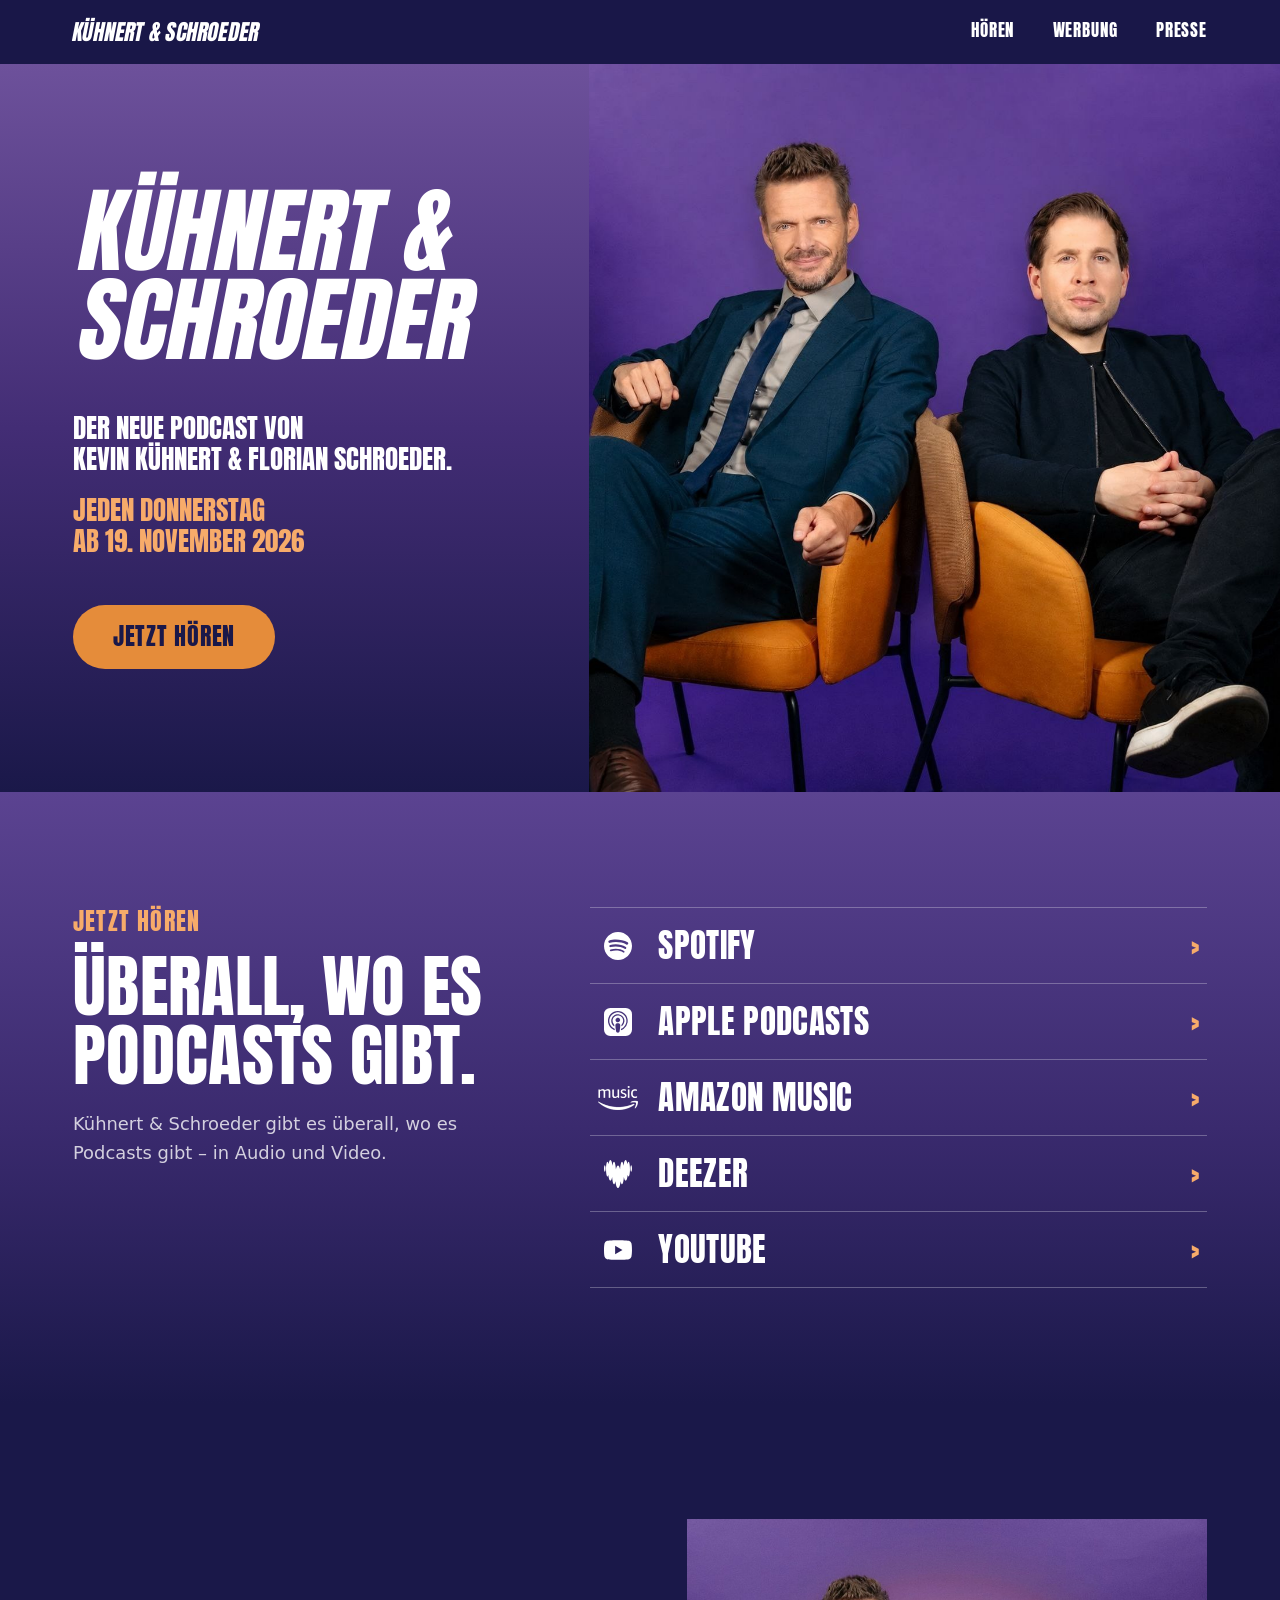
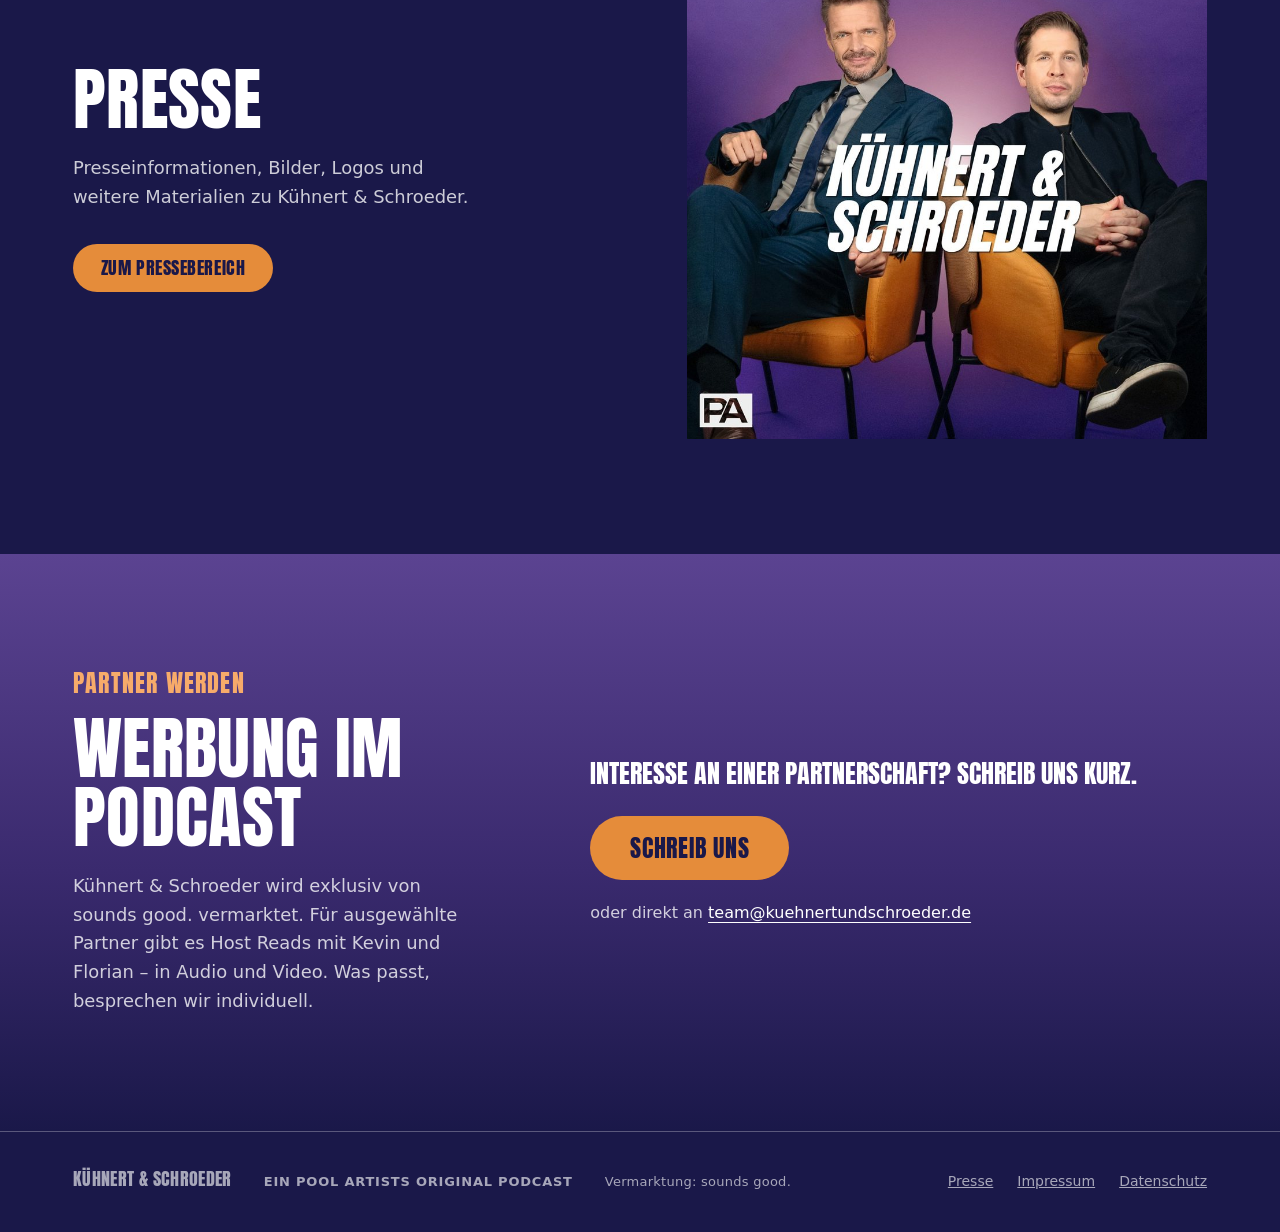
==== commit 320b6894: "Besucherstatistik mit Simple Analytics - Zähler auf allen Seiten (ohne Cookies) - Klicks auf Pressem" ====
--- a/index.html
+++ b/index.html
@@ -51,7 +51,7 @@
       <p class="hero-sub"><span class="line">Der neue Podcast von </span><span class="line">Kevin Kühnert &amp; Florian Schroeder.</span></p>
       <p class="hero-date"><span class="line">Jeden Donnerstag </span><span class="line">ab 19. November 2026</span></p>
       <div class="hero-actions">
-        <a class="button button-large" href="#hoeren">Jetzt hören</a>
+        <a class="button button-large" href="#hoeren" data-track="hero_jetzt_hoeren">Jetzt hören</a>
       </div>
     </div>
     <div class="hero-media">
@@ -125,8 +125,8 @@
 
       <div class="contact-cta">
         <p class="form-intro">Interesse an einer Partnerschaft? Schreib uns kurz.</p>
-        <a class="button button-large" href="mailto:team@kuehnertundschroeder.de?subject=Werbeanfrage%20K%C3%BChnert%20%26%20Schroeder">Schreib uns</a>
-        <p class="contact-address">oder direkt an <a href="mailto:team@kuehnertundschroeder.de?subject=Werbeanfrage%20K%C3%BChnert%20%26%20Schroeder">team@kuehnertundschroeder.de</a></p>
+        <a class="button button-large" href="mailto:team@kuehnertundschroeder.de?subject=Werbeanfrage%20K%C3%BChnert%20%26%20Schroeder" data-track="werbung_email">Schreib uns</a>
+        <p class="contact-address">oder direkt an <a href="mailto:team@kuehnertundschroeder.de?subject=Werbeanfrage%20K%C3%BChnert%20%26%20Schroeder" data-track="werbung_email">team@kuehnertundschroeder.de</a></p>
       </div>
     </div>
   </section>
@@ -141,6 +141,10 @@
 </footer>
 
 <script src="/js/config.js"></script>
+<!-- Besucherstatistik: Simple Analytics (ohne Cookies, keine IP-Speicherung) -->
+<script>window.sa_event=window.sa_event||function(){var a=[].slice.call(arguments);window.sa_event.q?window.sa_event.q.push(a):window.sa_event.q=[a]};</script>
+<script async defer src="https://scripts.simpleanalyticscdn.com/latest.js"></script>
+<noscript><img src="https://queue.simpleanalyticscdn.com/noscript.gif" alt="" referrerpolicy="no-referrer-when-downgrade"></noscript>
 <script src="/js/site.js" defer></script>
 </body>
 </html>
--- a/css/style.css
+++ b/css/style.css
@@ -107,10 +107,10 @@
 }
 .button:hover { background: var(--ks-orange-hover); }
 .button-large { min-height: 64px; padding: 18px 40px; font-size: clamp(1.375rem, 1.9vw, 1.625rem); }
-.button-pending, .button-pending:hover {
-  background: transparent; color: var(--ks-faint);
-  box-shadow: inset 0 0 0 2px var(--ks-rule); cursor: not-allowed; pointer-events: none;
-}
+/* Großer Button bleibt einzeilig: auf engen Breiten etwas kompakter statt umzubrechen */
+.button-large { white-space: nowrap; }
+@media (min-width: 960px) and (max-width: 1180px) { .button-large { padding-inline: 26px; font-size: 1.3125rem; } }
+@media (max-width: 559px) { .button-large { padding: 16px 18px; font-size: clamp(1.125rem, 5.4vw, 1.375rem); } }
 .icon { width: 0.8em; height: 0.8em; flex: none; }
 
 /* ================================================================
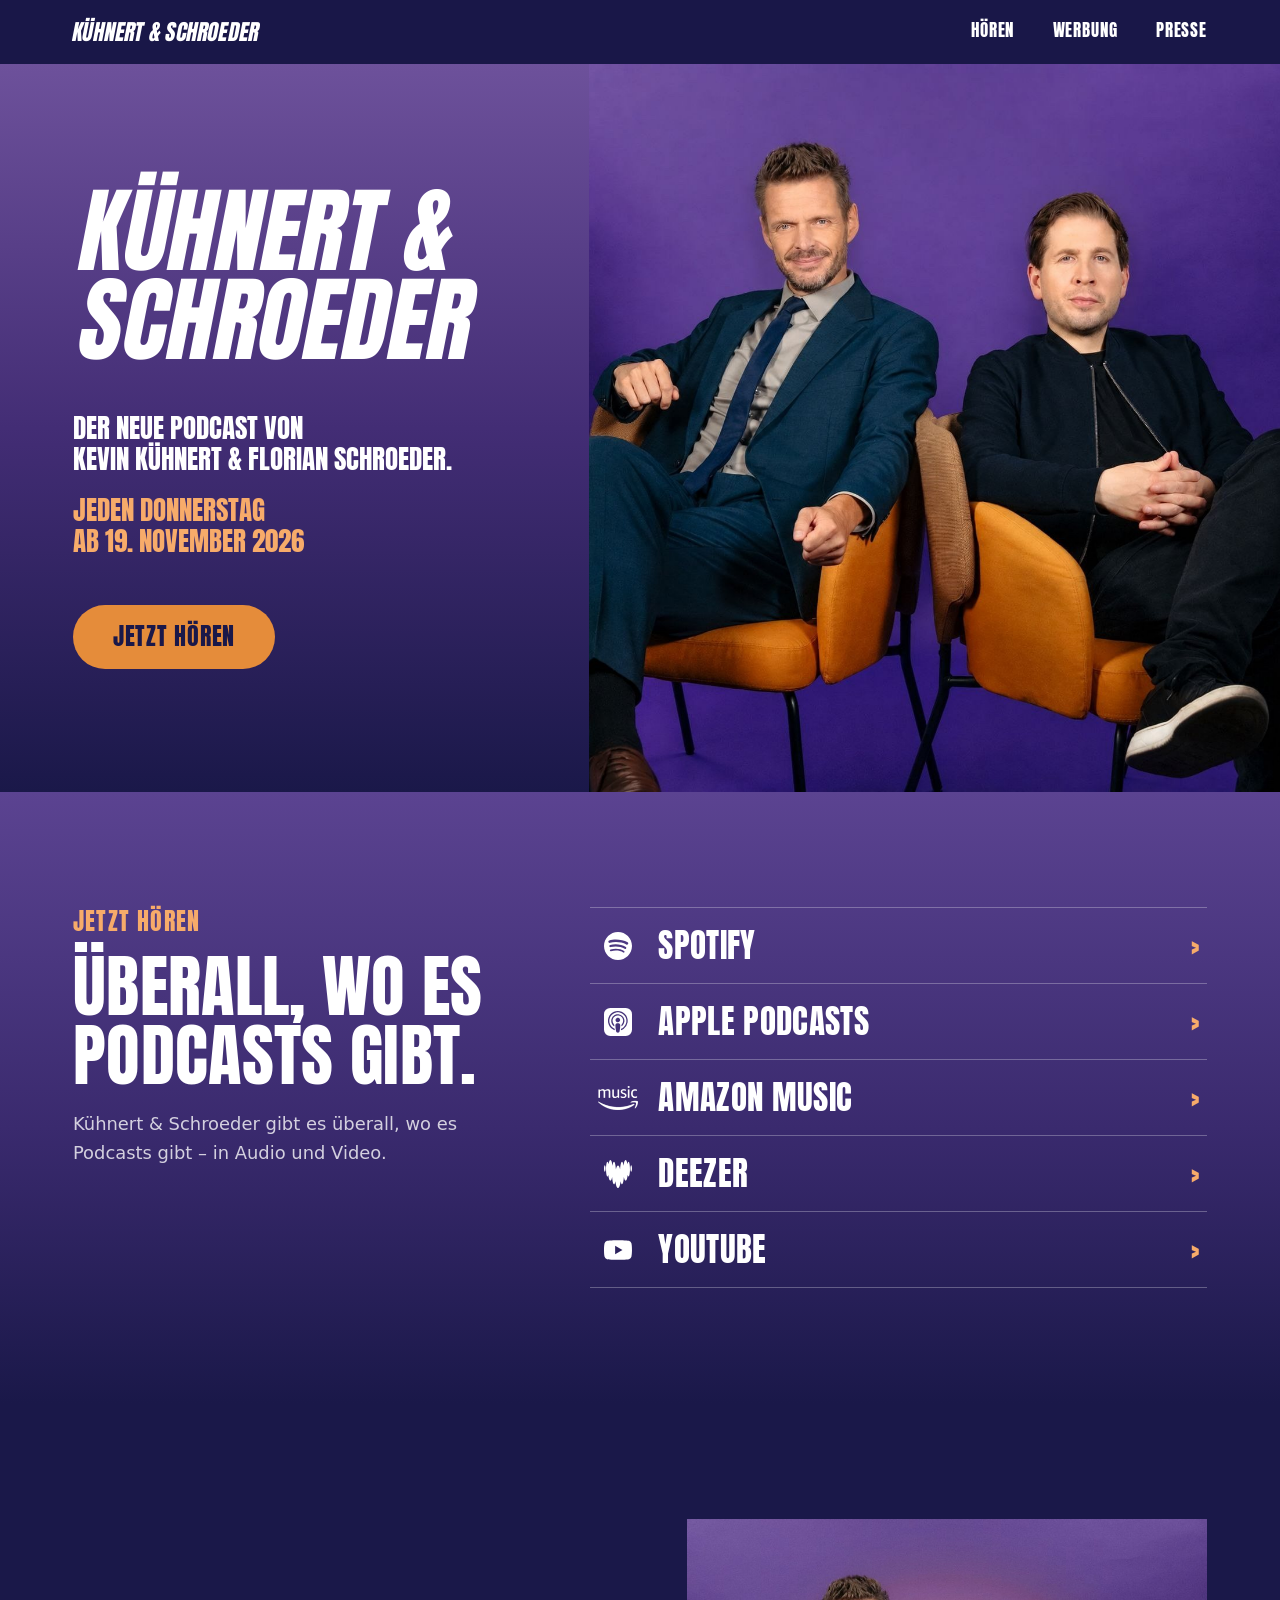
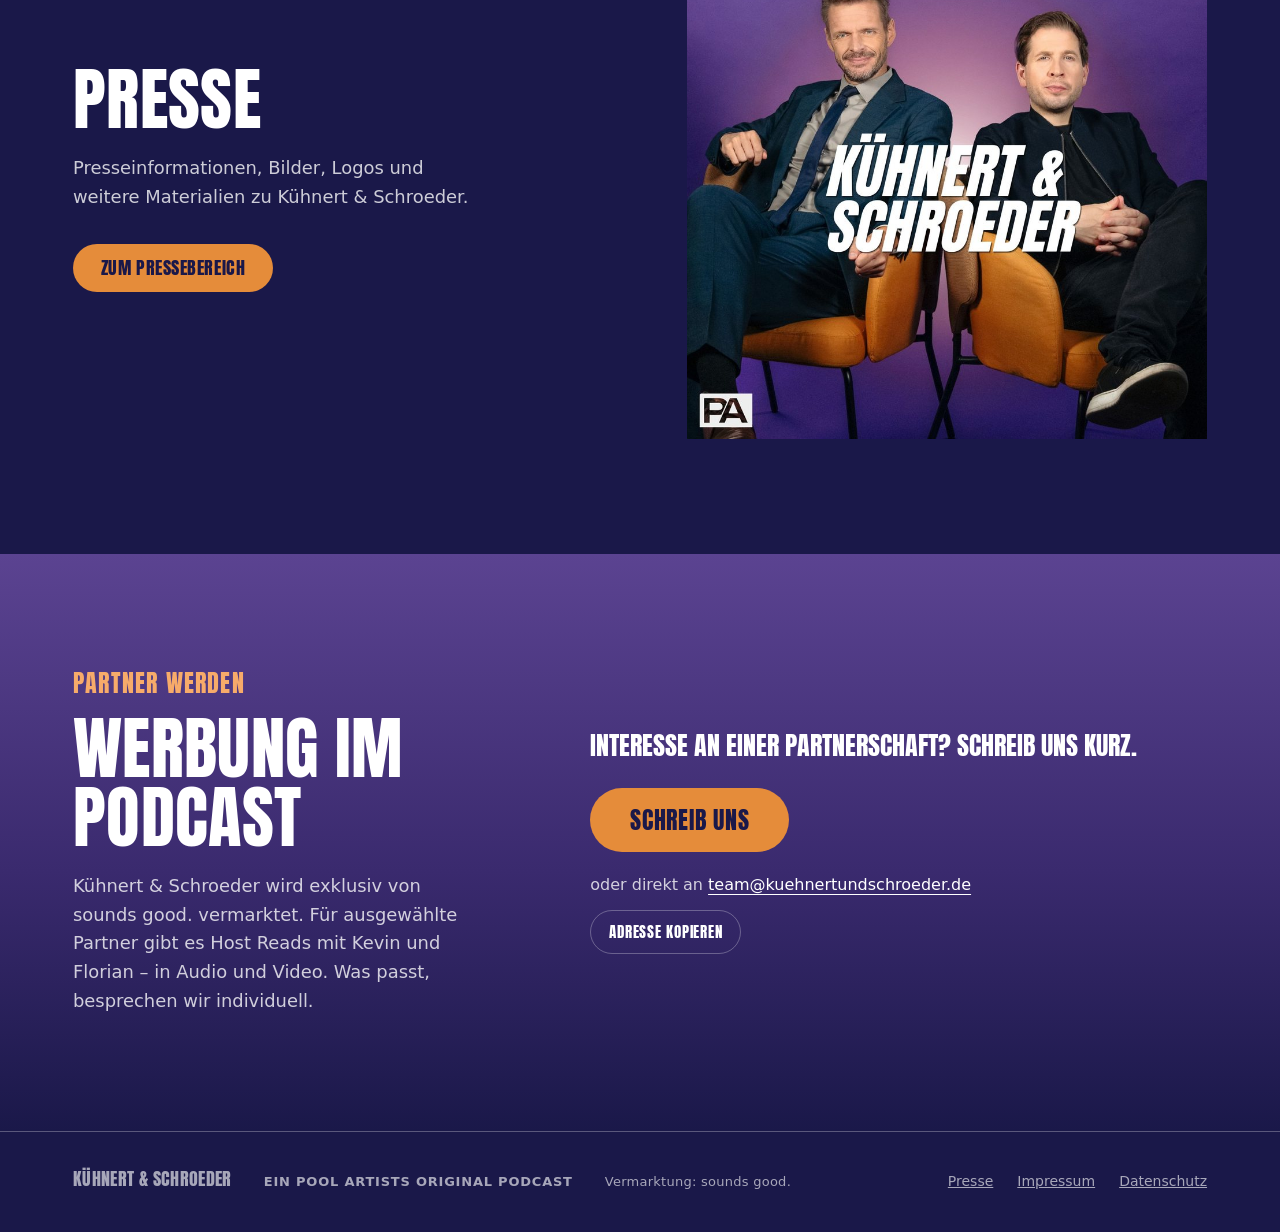
==== commit 9069afe3: "Werbung: Button „Adresse kopieren“ neben der E-Mail-Adresse Für Besucher ohne eingerichtetes Mailpro" ====
--- a/index.html
+++ b/index.html
@@ -127,6 +127,8 @@
         <p class="form-intro">Interesse an einer Partnerschaft? Schreib uns kurz.</p>
         <a class="button button-large" href="mailto:team@kuehnertundschroeder.de?subject=Werbeanfrage%20K%C3%BChnert%20%26%20Schroeder" data-track="werbung_email">Schreib uns</a>
         <p class="contact-address">oder direkt an <a href="mailto:team@kuehnertundschroeder.de?subject=Werbeanfrage%20K%C3%BChnert%20%26%20Schroeder" data-track="werbung_email">team@kuehnertundschroeder.de</a></p>
+        <button type="button" class="copy-mail" data-copy="team@kuehnertundschroeder.de" aria-describedby="copy-status">Adresse kopieren</button>
+        <span id="copy-status" class="copy-status" role="status" aria-live="polite"></span>
       </div>
     </div>
   </section>
--- a/css/style.css
+++ b/css/style.css
@@ -253,6 +253,15 @@
 .contact-address { margin-top: 20px; font-size: 1rem; color: var(--ks-muted); }
 .contact-address a { color: var(--ks-white); text-underline-offset: 4px; overflow-wrap: anywhere; }
 .contact-address a:hover { color: var(--ks-orange-text); }
+/* „Adresse kopieren“: für alle ohne eingerichtetes Mailprogramm */
+.copy-mail {
+  display: inline-flex; align-items: center; min-height: 44px; margin-top: 12px; padding: 0 18px;
+  border: 1px solid var(--ks-rule); border-radius: 999px; background: transparent; color: var(--ks-white);
+  font-family: var(--font-display); font-size: 0.9375rem; letter-spacing: 0.05em; text-transform: uppercase;
+  cursor: pointer; transition: border-color 0.15s ease, color 0.15s ease;
+}
+.copy-mail:hover { border-color: var(--ks-orange-text); color: var(--ks-orange-text); }
+.copy-status { display: inline-block; margin-left: 14px; font-size: 0.9375rem; color: var(--ks-orange-text); }
 @media (min-width: 960px) { .contact-cta { align-self: center; } }
 @media (max-width: 559px) { .contact-cta .button { width: 100%; } }
 
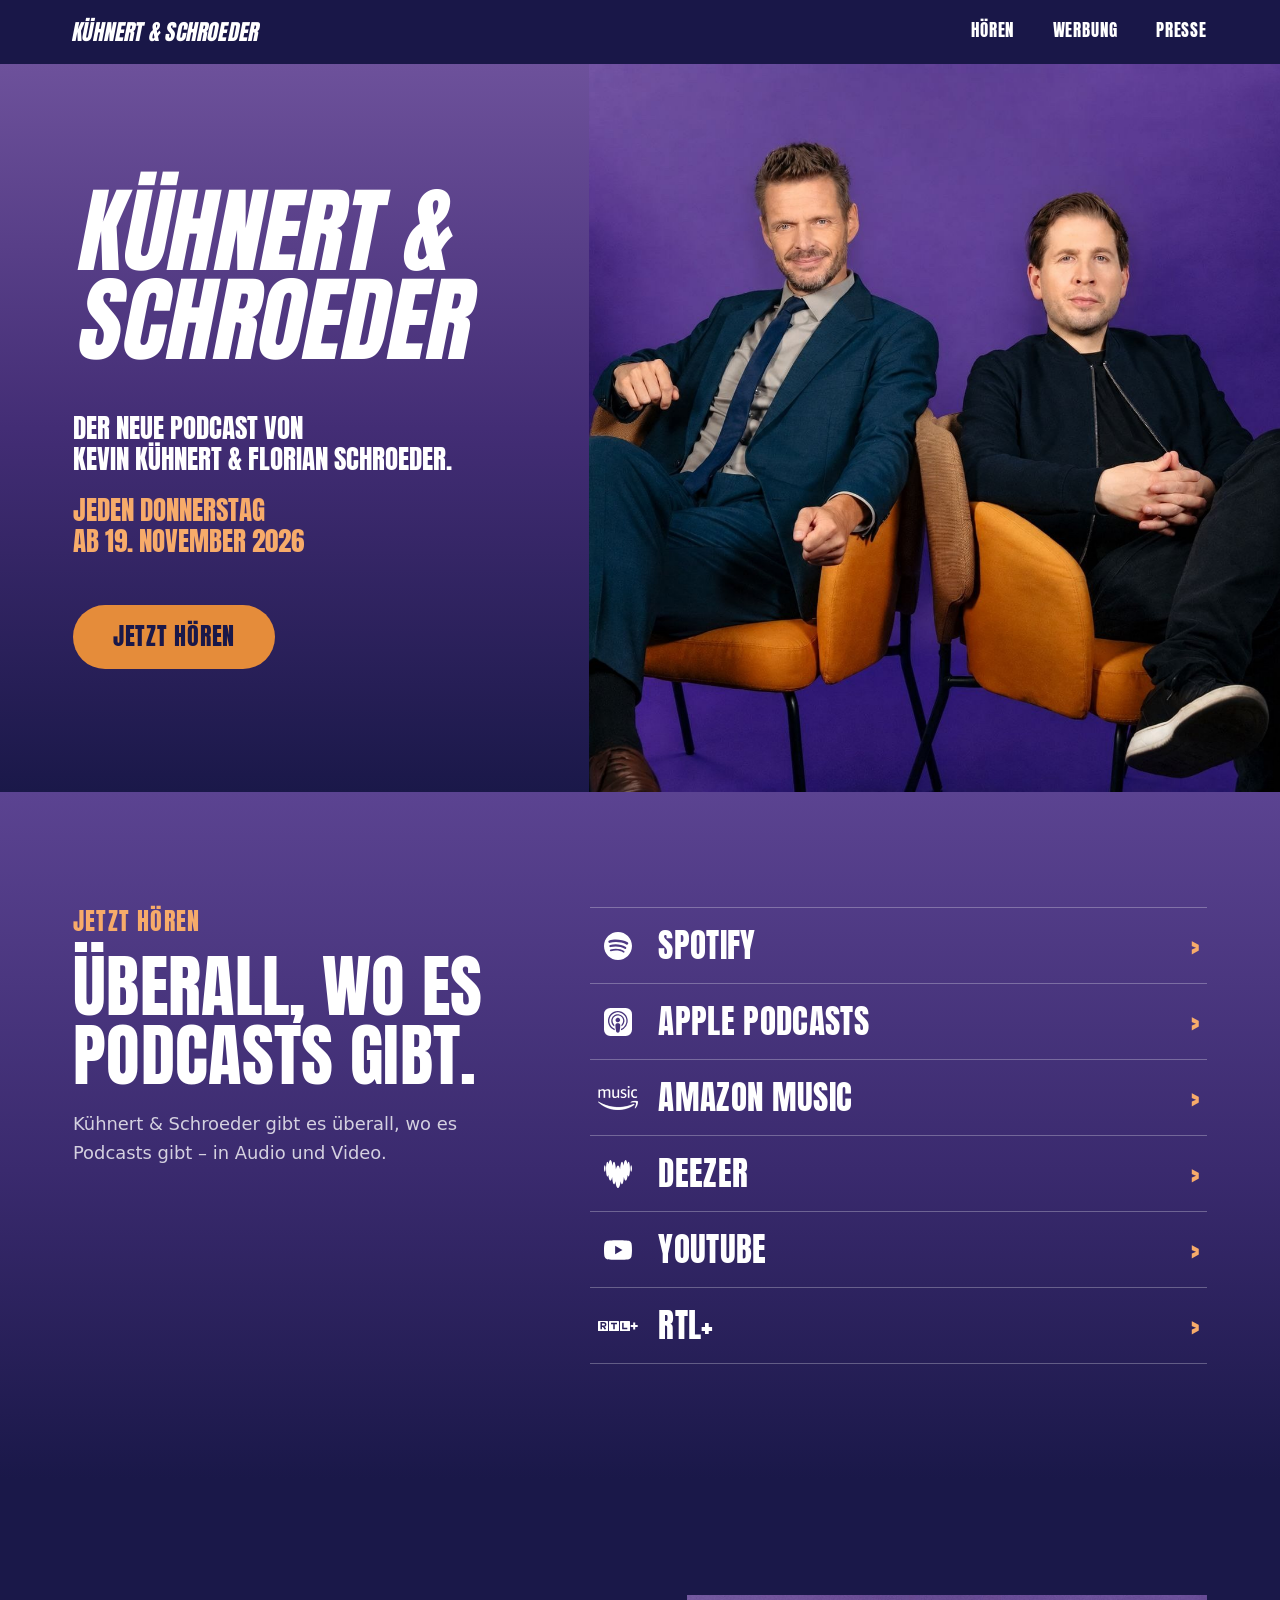
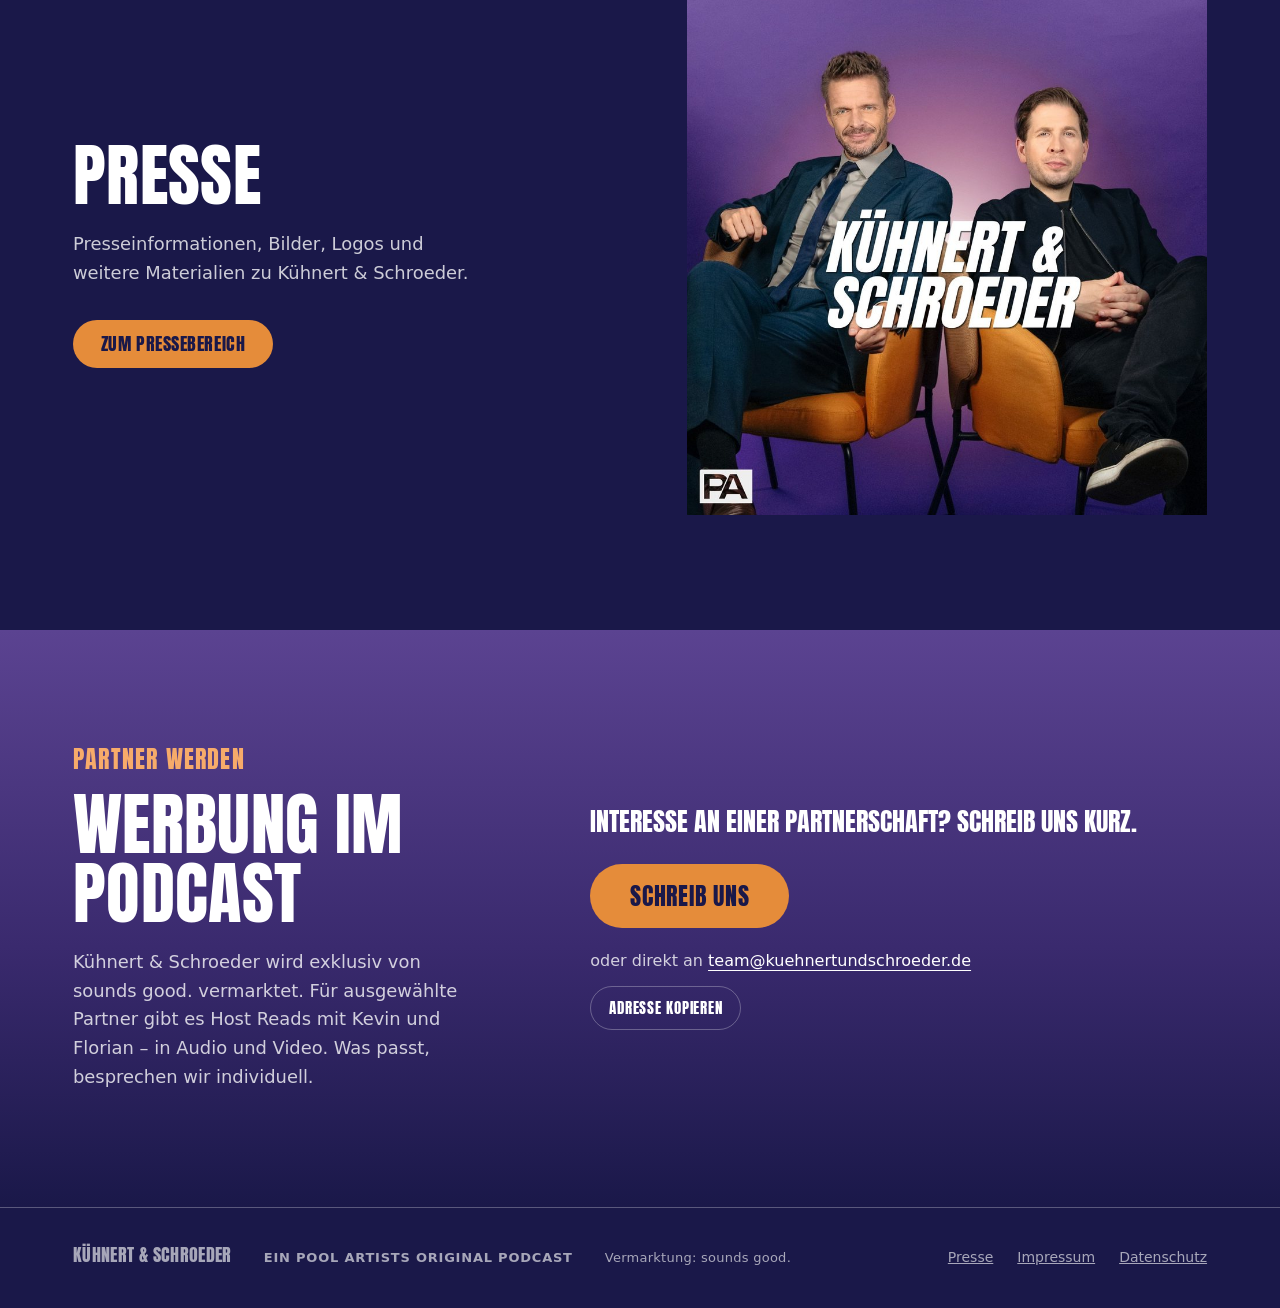
==== commit d30b8a03: "Startseite: RTL+ als Plattform mit Logo und Link Co-Authored-By: Claude Opus 5.5 <noreply@anthropic." ====
--- a/index.html
+++ b/index.html
@@ -95,6 +95,11 @@
         <span class="platform-name">YouTube</span>
         <span class="platform-go">Folgt in Kürze</span>
       </a></li>
+      <li><a class="platform is-pending" data-platform="rtl" aria-disabled="true">
+        <span class="platform-logo"><svg class="logo-rtl" viewBox="0 0 40 24" aria-hidden="true" focusable="false"><defs><mask id="rtlplus-mask"><rect width="40" height="24" fill="#fff"/><g fill="none" stroke="#000" stroke-width="1.5"><path d="M3.2 15.2V8.8h2.7a1.75 1.75 0 0 1 0 3.5H3.2M5.4 12.3l2.1 2.9"/><path d="M13 9.5h6M16 9.5v5.7"/><path d="M24.9 8.8v5.7h4.4"/></g></mask></defs><g mask="url(#rtlplus-mask)"><rect x="0" y="7" width="10" height="10" rx=".6"/><rect x="11" y="7" width="10" height="10" rx=".6"/><rect x="22" y="7" width="10" height="10" rx=".6"/></g><path d="M35.2 8.5h2v2.5h2.5v2h-2.5v2.5h-2V13h-2.5v-2h2.5z"/></svg></span>
+        <span class="platform-name">RTL+</span>
+        <span class="platform-go">Folgt in Kürze</span>
+      </a></li>
       </ul>
     </div>
   </section>
--- a/css/style.css
+++ b/css/style.css
@@ -164,6 +164,8 @@
   font-size: clamp(3.75rem, 7.3vw, 8.5rem); line-height: 0.95;
   white-space: nowrap; text-transform: uppercase; letter-spacing: 0.005em;
 }
+/* Platz für die Ü-Punkte, damit sie nicht in die Zeile darüber ragen */
+.tag + .wordmark { margin-top: 0.14em; }
 /* Wortmarke kursiv geneigt wie auf dem finalen Cover */
 .wordmark .line { transform: skewX(-11deg); transform-origin: left bottom; }
 .hero-sub, .hero-date {
@@ -215,6 +217,8 @@
 }
 .platform svg { width: 28px; height: 28px; fill: currentColor; }
 .platform-logo { display: flex; justify-content: center; }
+/* RTL+: breiteres Logo wie bei Amazon Music */
+.platform svg.logo-rtl { width: 40px; height: 24px; }
 /* Amazon Music: Logo als Maske, damit es wie die anderen Icons die Textfarbe übernimmt */
 .logo-amazon {
   display: block; width: 40px; height: 24px; background: currentColor;
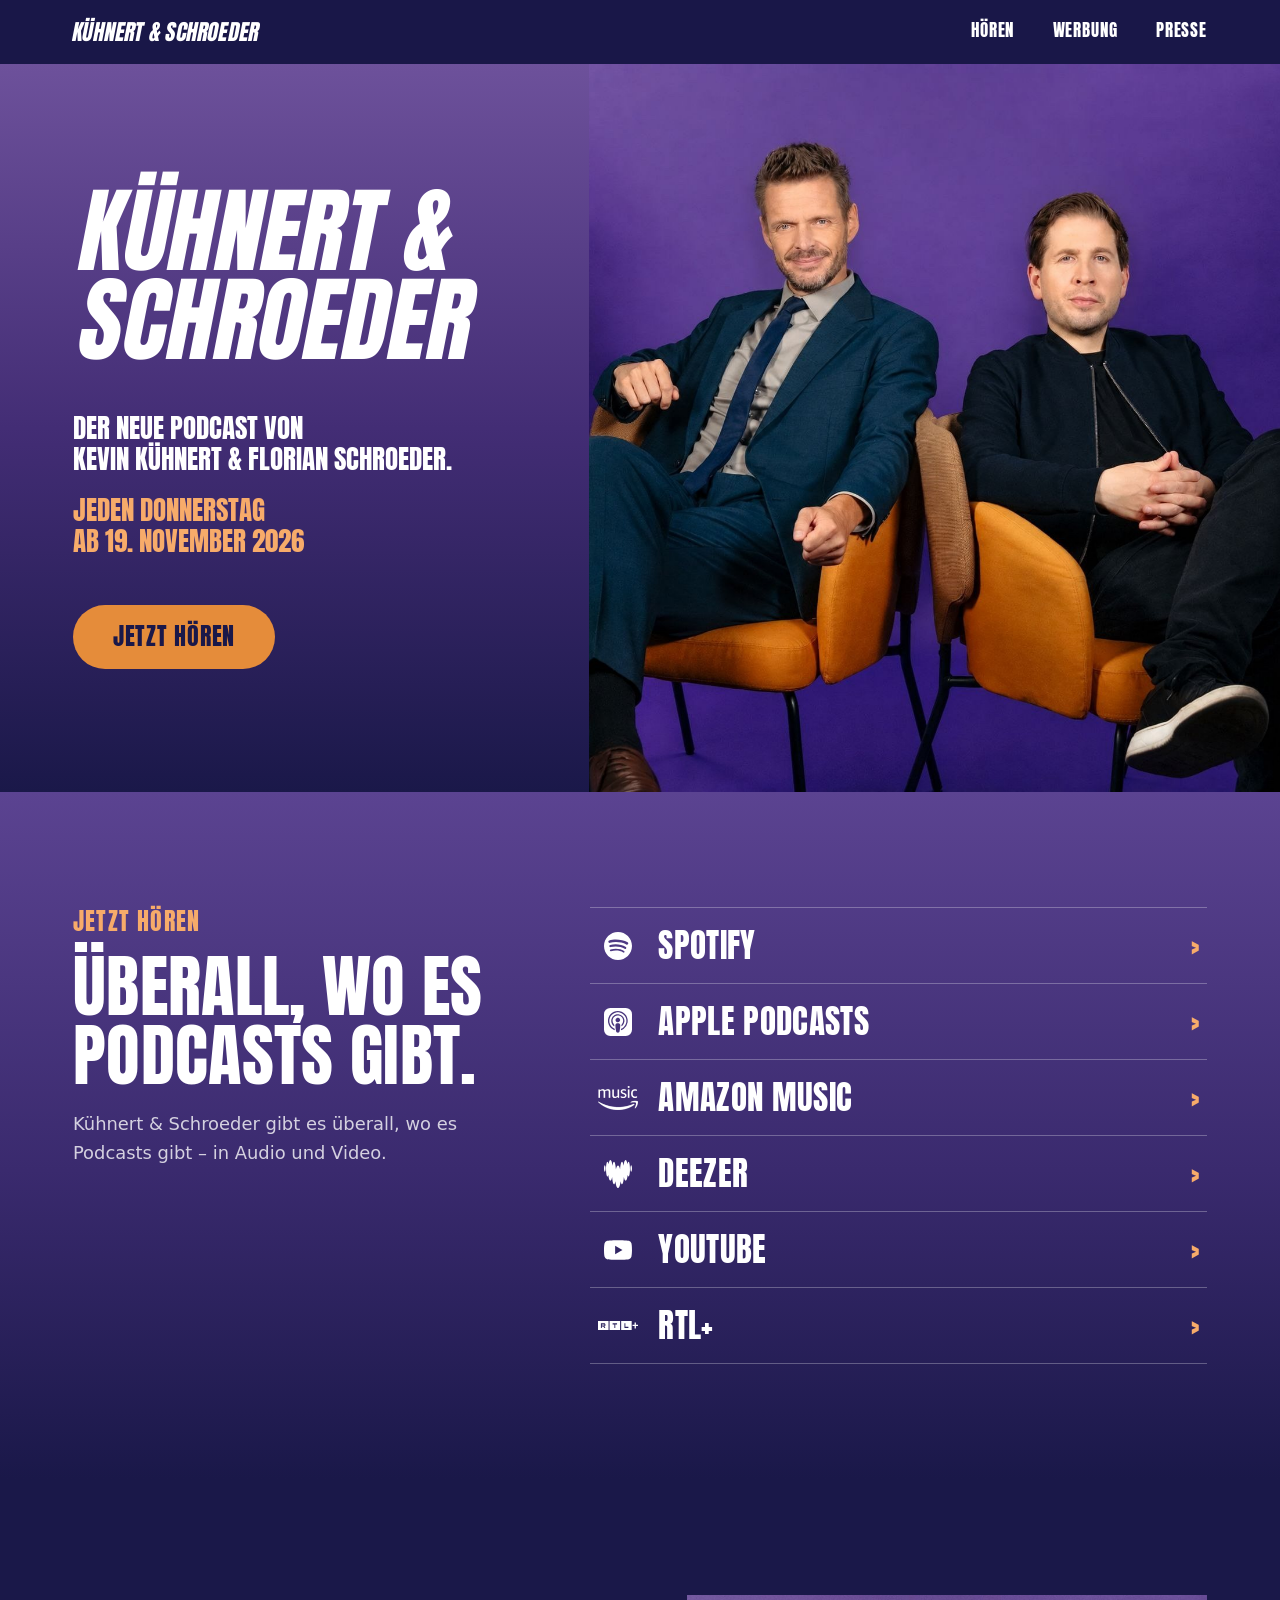
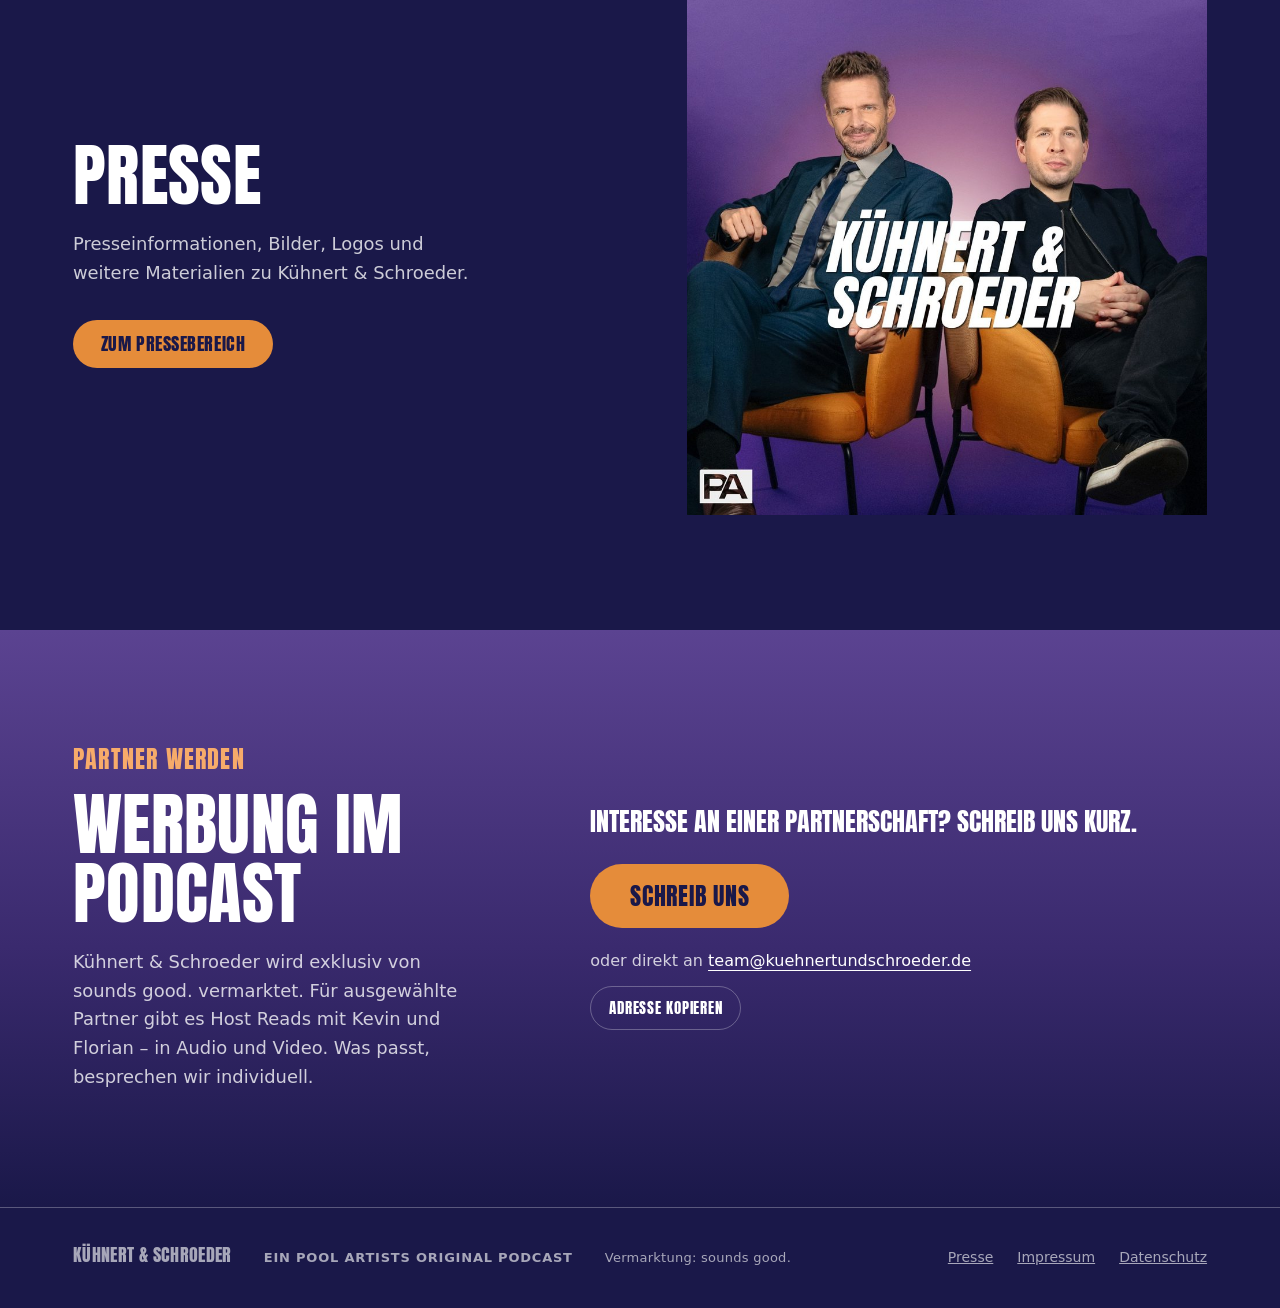
==== commit 5aa58974: "RTL+-Logo nach Vorlage neu gezeichnet, einfarbig wie die anderen Plattformen Co-Authored-By: Claude " ====
--- a/index.html
+++ b/index.html
@@ -96,7 +96,7 @@
         <span class="platform-go">Folgt in Kürze</span>
       </a></li>
       <li><a class="platform is-pending" data-platform="rtl" aria-disabled="true">
-        <span class="platform-logo"><svg class="logo-rtl" viewBox="0 0 40 24" aria-hidden="true" focusable="false"><defs><mask id="rtlplus-mask"><rect width="40" height="24" fill="#fff"/><g fill="none" stroke="#000" stroke-width="1.5"><path d="M3.2 15.2V8.8h2.7a1.75 1.75 0 0 1 0 3.5H3.2M5.4 12.3l2.1 2.9"/><path d="M13 9.5h6M16 9.5v5.7"/><path d="M24.9 8.8v5.7h4.4"/></g></mask></defs><g mask="url(#rtlplus-mask)"><rect x="0" y="7" width="10" height="10" rx=".6"/><rect x="11" y="7" width="10" height="10" rx=".6"/><rect x="22" y="7" width="10" height="10" rx=".6"/></g><path d="M35.2 8.5h2v2.5h2.5v2h-2.5v2.5h-2V13h-2.5v-2h2.5z"/></svg></span>
+        <span class="platform-logo"><svg class="logo-rtl" viewBox="0 0 40 9" preserveAspectRatio="none" aria-hidden="true" focusable="false"><g transform="scale(0.04115 0.0625) translate(-567 -498)"><path fill-rule="evenodd" d="M567 498h256v144H567zM638 610V532h80c20 0 30 11 30 27 0 15-10 25-26 27l26 24h-27l-24-23h-37v23zm22-58v16h56c7 0 10-3 10-8s-3-8-10-8z"/><path fill-rule="evenodd" d="M848 498h256v144H848zM922 532h108v20h-43v58h-22v-58h-43z"/><path fill-rule="evenodd" d="M1130 498h255v144h-255zM1210 532h22v57h74v21h-96z"/></g><path d="M36.6 1.4h1.3v2.4h2.1v1.3h-2.1v2.4h-1.3V5.1h-2.1V3.8h2.1z"/></svg></span>
         <span class="platform-name">RTL+</span>
         <span class="platform-go">Folgt in Kürze</span>
       </a></li>
--- a/css/style.css
+++ b/css/style.css
@@ -217,8 +217,8 @@
 }
 .platform svg { width: 28px; height: 28px; fill: currentColor; }
 .platform-logo { display: flex; justify-content: center; }
-/* RTL+: breiteres Logo wie bei Amazon Music */
-.platform svg.logo-rtl { width: 40px; height: 24px; }
+/* RTL+: breites Logo, daher wie Amazon Music in voller Spaltenbreite */
+.platform svg.logo-rtl { width: 40px; height: 9px; }
 /* Amazon Music: Logo als Maske, damit es wie die anderen Icons die Textfarbe übernimmt */
 .logo-amazon {
   display: block; width: 40px; height: 24px; background: currentColor;
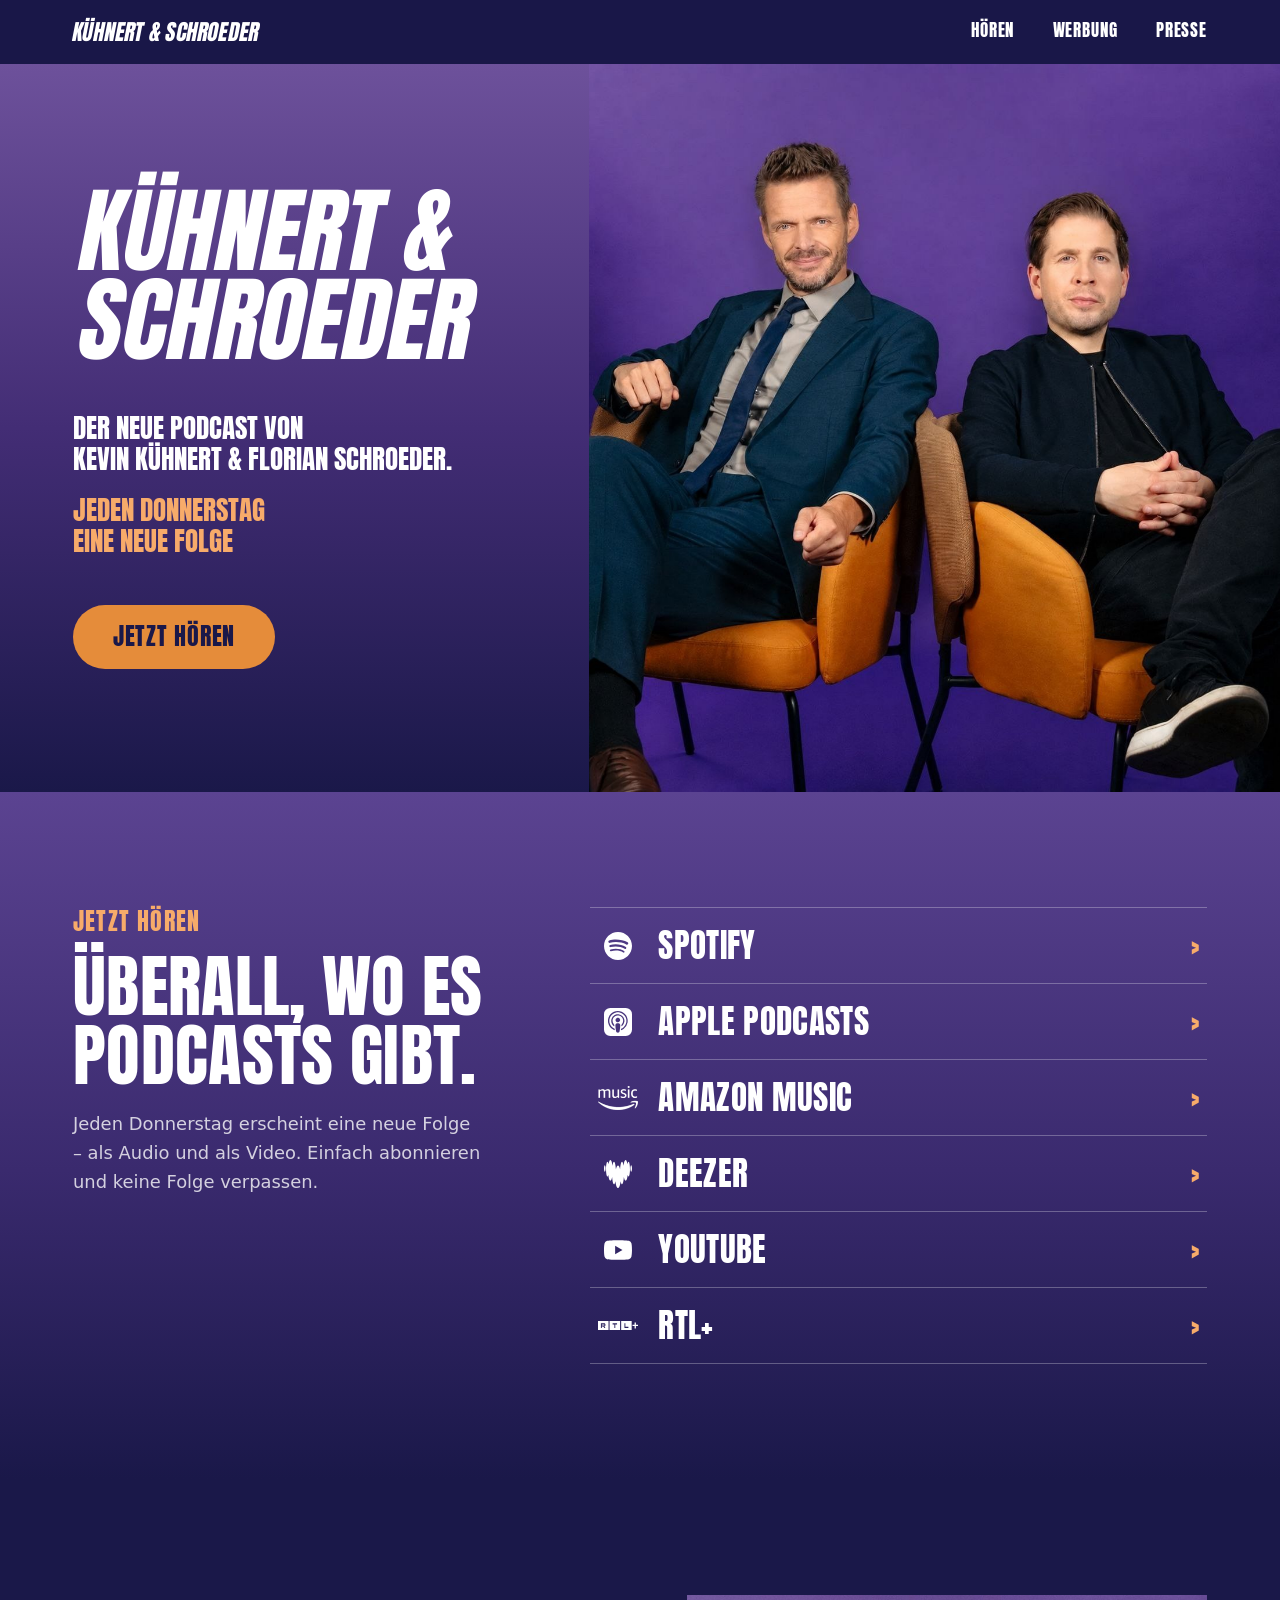
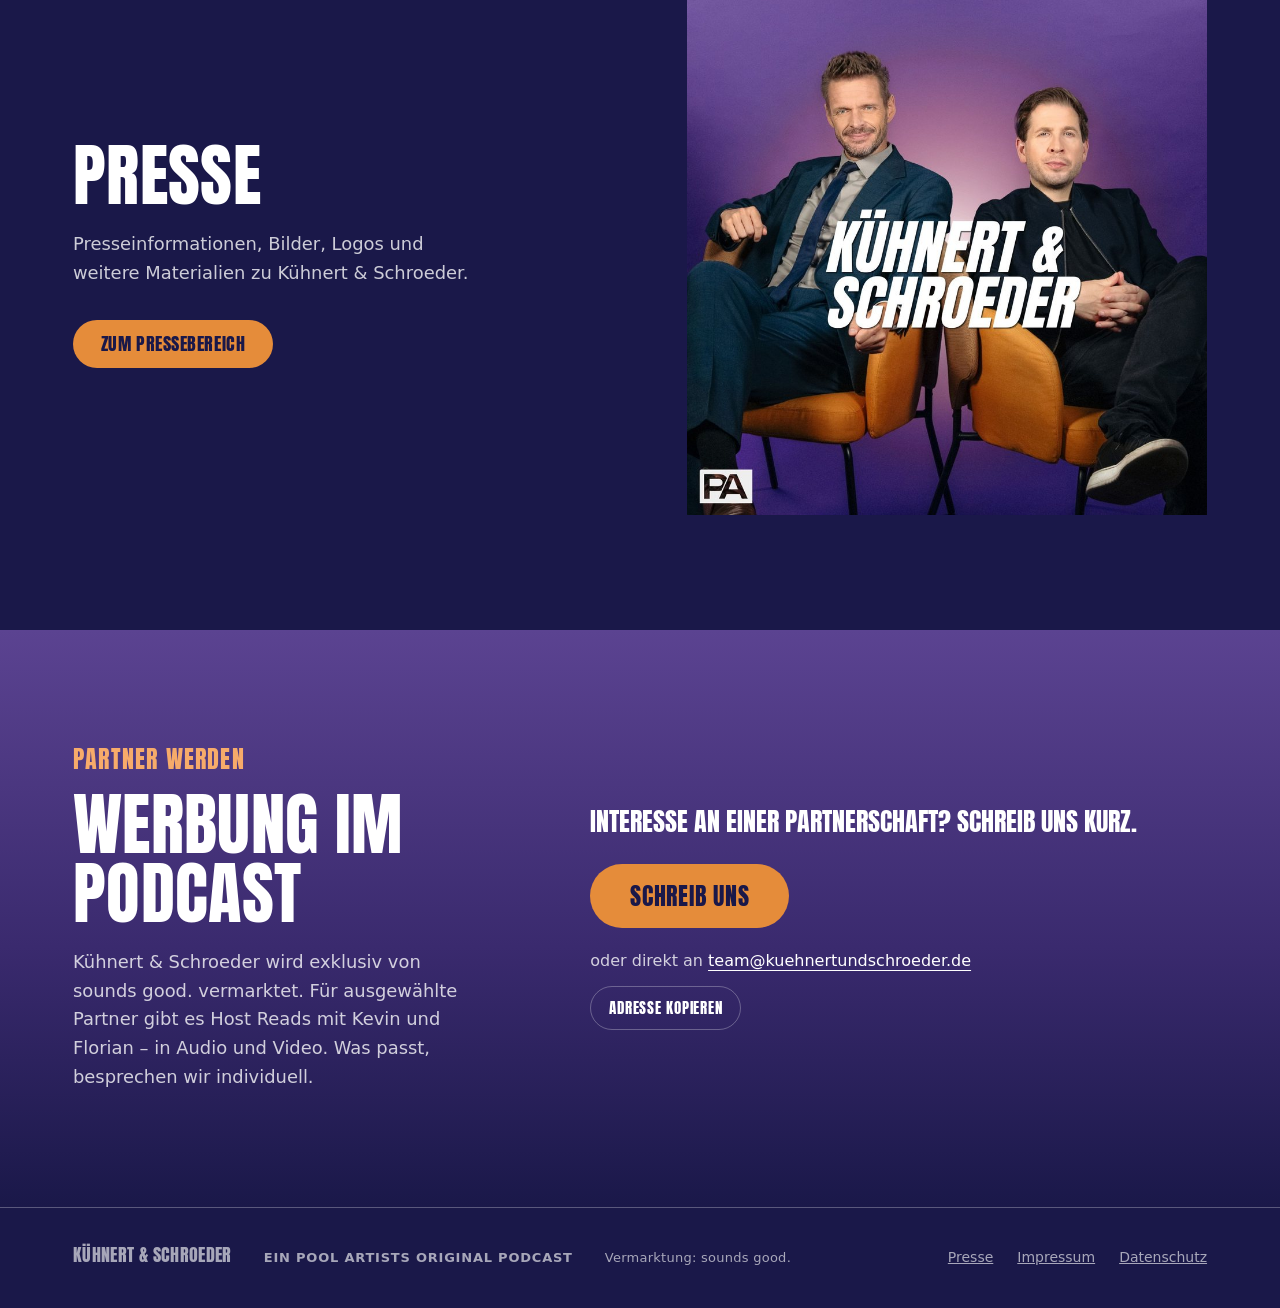
==== commit d97fe5c7: "Start: Texte auf 'jeden Donnerstag eine neue Folge' umgestellt, Plattform-Links direkt im HTML, Pres" ====
--- a/index.html
+++ b/index.html
@@ -4,7 +4,7 @@
 <meta charset="UTF-8">
 <meta name="viewport" content="width=device-width, initial-scale=1.0">
 <title>Kühnert &amp; Schroeder – Der Podcast</title>
-<meta name="description" content="Kühnert &amp; Schroeder – der neue Podcast von Kevin Kühnert und Florian Schroeder. Jeden Donnerstag ab 19. November 2026.">
+<meta name="description" content="Kühnert &amp; Schroeder – der neue Podcast von Kevin Kühnert und Florian Schroeder. Jeden Donnerstag eine neue Folge – überall, wo es Podcasts gibt.">
 <link rel="canonical" href="https://www.kuehnertundschroeder.de/">
 <meta name="theme-color" content="#1a1849">
 
@@ -13,14 +13,14 @@
 <meta property="og:site_name" content="Kühnert &amp; Schroeder">
 <meta property="og:locale" content="de_DE">
 <meta property="og:title" content="Kühnert &amp; Schroeder – Der Podcast">
-<meta property="og:description" content="Kühnert &amp; Schroeder – der neue Podcast von Kevin Kühnert und Florian Schroeder. Jeden Donnerstag ab 19. November 2026.">
+<meta property="og:description" content="Kühnert &amp; Schroeder – der neue Podcast von Kevin Kühnert und Florian Schroeder. Jeden Donnerstag eine neue Folge – überall, wo es Podcasts gibt.">
 <meta property="og:image" content="https://www.kuehnertundschroeder.de/img/og-home.jpg">
 <meta property="og:image:width" content="1200">
 <meta property="og:image:height" content="630">
 <meta property="og:image:alt" content="Podcast-Cover Kühnert &amp; Schroeder">
 <meta name="twitter:card" content="summary_large_image">
 <meta name="twitter:title" content="Kühnert &amp; Schroeder – Der Podcast">
-<meta name="twitter:description" content="Kühnert &amp; Schroeder – der neue Podcast von Kevin Kühnert und Florian Schroeder. Jeden Donnerstag ab 19. November 2026.">
+<meta name="twitter:description" content="Kühnert &amp; Schroeder – der neue Podcast von Kevin Kühnert und Florian Schroeder. Jeden Donnerstag eine neue Folge – überall, wo es Podcasts gibt.">
 <meta name="twitter:image" content="https://www.kuehnertundschroeder.de/img/og-home.jpg">
 
 <link rel="icon" href="/img/favicon.ico" sizes="any">
@@ -49,7 +49,7 @@
         <span class="line">Kühnert &amp; </span><span class="line">Schroeder</span>
       </h1>
       <p class="hero-sub"><span class="line">Der neue Podcast von </span><span class="line">Kevin Kühnert &amp; Florian Schroeder.</span></p>
-      <p class="hero-date"><span class="line">Jeden Donnerstag </span><span class="line">ab 19. November 2026</span></p>
+      <p class="hero-date"><span class="line">Jeden Donnerstag </span><span class="line">eine neue Folge</span></p>
       <div class="hero-actions">
         <a class="button button-large" href="#hoeren" data-track="hero_jetzt_hoeren">Jetzt hören</a>
       </div>
@@ -67,38 +67,38 @@
       <div>
         <p class="eyebrow">Jetzt hören</p>
         <h2 id="hoeren-title" class="section-title">Überall, wo es Podcasts gibt.</h2>
-        <p class="lead">Kühnert &amp; Schroeder gibt es überall, wo es Podcasts gibt – in Audio und Video.</p>
+        <p class="lead">Jeden Donnerstag erscheint eine neue Folge – als Audio und als Video. Einfach abonnieren und keine Folge verpassen.</p>
       </div>
       <ul class="platforms" aria-label="Podcast-Plattformen">
-      <li><a class="platform is-pending" data-platform="spotify" aria-disabled="true">
+      <li><a class="platform" data-platform="spotify" href="https://open.spotify.com/show/5epA240nGssDsUqKTvniwf" target="_blank" rel="noopener">
         <span class="platform-logo"><svg viewBox="0 0 24 24" aria-hidden="true" focusable="false"><path d="M12 0C5.4 0 0 5.4 0 12s5.4 12 12 12 12-5.4 12-12S18.66 0 12 0zm5.521 17.34c-.24.359-.66.48-1.021.24-2.82-1.74-6.36-2.101-10.561-1.141-.418.122-.779-.179-.899-.539-.12-.421.18-.78.54-.9 4.56-1.021 8.52-.6 11.64 1.32.42.18.479.659.301 1.02zm1.44-3.3c-.301.42-.841.6-1.262.3-3.239-1.98-8.159-2.58-11.939-1.38-.479.12-1.02-.12-1.14-.6-.12-.48.12-1.021.6-1.141C9.6 9.9 15 10.561 18.72 12.84c.361.181.54.78.241 1.2zm.12-3.36C15.24 8.4 8.82 8.16 5.16 9.301c-.6.179-1.2-.181-1.38-.721-.18-.601.18-1.2.72-1.381 4.26-1.26 11.28-1.02 15.721 1.621.539.3.719 1.02.419 1.56-.299.421-1.02.599-1.559.3z"/></svg></span>
         <span class="platform-name">Spotify</span>
-        <span class="platform-go">Folgt in Kürze</span>
+        <span class="platform-go" aria-hidden="true">›</span>
       </a></li>
-      <li><a class="platform is-pending" data-platform="apple" aria-disabled="true">
+      <li><a class="platform" data-platform="apple" href="https://podcasts.apple.com/us/podcast/k%C3%BChnert-schroeder/id6831165042" target="_blank" rel="noopener">
         <span class="platform-logo"><svg viewBox="0 0 24 24" aria-hidden="true" focusable="false"><path d="M5.34 0A5.328 5.328 0 000 5.34v13.32A5.328 5.328 0 005.34 24h13.32A5.328 5.328 0 0024 18.66V5.34A5.328 5.328 0 0018.66 0zm6.525 2.568c2.336 0 4.448.902 6.056 2.587 1.224 1.272 1.912 2.619 2.264 4.392.12.59.12 2.2.007 2.864a8.506 8.506 0 01-3.24 5.296c-.608.46-2.096 1.261-2.336 1.261-.088 0-.096-.091-.056-.46.072-.592.144-.715.48-.856.536-.224 1.448-.874 2.008-1.435a7.644 7.644 0 002.008-3.536c.208-.824.184-2.656-.048-3.504-.728-2.696-2.928-4.792-5.624-5.352-.784-.16-2.208-.16-3 0-2.728.56-4.984 2.76-5.672 5.528-.184.752-.184 2.584 0 3.336.456 1.832 1.64 3.512 3.192 4.512.304.2.672.408.824.472.336.144.408.264.472.856.04.36.03.464-.056.464-.056 0-.464-.176-.896-.384l-.04-.03c-2.472-1.216-4.056-3.274-4.632-6.012-.144-.706-.168-2.392-.03-3.04.36-1.74 1.048-3.1 2.192-4.304 1.648-1.737 3.768-2.656 6.128-2.656zm.134 2.81c.409.004.803.04 1.106.106 2.784.62 4.76 3.408 4.376 6.174-.152 1.114-.536 2.03-1.216 2.88-.336.43-1.152 1.15-1.296 1.15-.023 0-.048-.272-.048-.603v-.605l.416-.496c1.568-1.878 1.456-4.502-.256-6.224-.664-.67-1.432-1.064-2.424-1.246-.64-.118-.776-.118-1.448-.008-1.02.167-1.81.562-2.512 1.256-1.72 1.704-1.832 4.342-.264 6.222l.413.496v.608c0 .336-.027.608-.06.608-.03 0-.264-.16-.512-.36l-.034-.011c-.832-.664-1.568-1.842-1.872-2.997-.184-.698-.184-2.024.008-2.72.504-1.878 1.888-3.335 3.808-4.019.41-.145 1.133-.22 1.814-.211zm-.13 2.99c.31 0 .62.06.844.178.488.253.888.745 1.04 1.259.464 1.578-1.208 2.96-2.72 2.254h-.015c-.712-.331-1.096-.956-1.104-1.77 0-.733.408-1.371 1.112-1.745.224-.117.534-.176.844-.176zm-.011 4.728c.988-.004 1.706.349 1.97.97.198.464.124 1.932-.218 4.302-.232 1.656-.36 2.074-.68 2.356-.44.39-1.064.498-1.656.288h-.003c-.716-.257-.87-.605-1.164-2.644-.341-2.37-.416-3.838-.218-4.302.262-.616.974-.966 1.97-.97z"/></svg></span>
         <span class="platform-name">Apple Podcasts</span>
-        <span class="platform-go">Folgt in Kürze</span>
+        <span class="platform-go" aria-hidden="true">›</span>
       </a></li>
-      <li><a class="platform is-pending" data-platform="amazon" aria-disabled="true">
+      <li><a class="platform" data-platform="amazon" href="https://music.amazon.de/podcasts/9eaac077-c352-44f6-865f-0f1939f7d84d" target="_blank" rel="noopener">
         <span class="platform-logo"><span class="logo-amazon" aria-hidden="true"></span></span>
         <span class="platform-name">Amazon Music</span>
-        <span class="platform-go">Folgt in Kürze</span>
+        <span class="platform-go" aria-hidden="true">›</span>
       </a></li>
-      <li><a class="platform is-pending" data-platform="deezer" aria-disabled="true">
+      <li><a class="platform" data-platform="deezer" href="https://www.deezer.com/de/show/1003731681" target="_blank" rel="noopener">
         <span class="platform-logo"><svg viewBox="0 0 24 24" aria-hidden="true" focusable="false"><path d="M.693 10.024c.381 0 .693-1.256.693-2.807 0-1.55-.312-2.807-.693-2.807C.312 4.41 0 5.666 0 7.217s.312 2.808.693 2.808ZM21.038 1.56c-.364 0-.684.805-.91 2.096C19.765 1.446 19.184 0 18.526 0c-.78 0-1.464 2.036-1.784 5-.312-2.158-.788-3.536-1.325-3.536-.745 0-1.386 2.704-1.62 6.472-.442-1.932-1.083-3.145-1.793-3.145s-1.35 1.213-1.793 3.145c-.242-3.76-.874-6.463-1.628-6.463-.537 0-1.013 1.378-1.325 3.535C6.938 2.036 6.262 0 5.474 0c-.658 0-1.247 1.447-1.602 3.665-.217-1.291-.546-2.105-.91-2.105-.675 0-1.221 2.807-1.221 6.272 0 3.466.546 6.273 1.221 6.273.277 0 .537-.476.736-1.273.32 2.928.996 4.938 1.776 4.938.606 0 1.143-1.204 1.507-3.11.251 3.622.875 6.195 1.602 6.195.46 0 .875-1.023 1.187-2.677C10.142 21.6 11 24 12.004 24c1.005 0 1.863-2.4 2.235-5.822.312 1.654.727 2.677 1.186 2.677.728 0 1.352-2.573 1.603-6.195.364 1.906.9 3.11 1.507 3.11.78 0 1.455-2.01 1.775-4.938.208.797.46 1.273.737 1.273.675 0 1.22-2.807 1.22-6.273-.008-3.457-.553-6.272-1.23-6.272ZM23.307 10.024c.381 0 .693-1.256.693-2.807 0-1.55-.312-2.807-.693-2.807-.381 0-.693 1.256-.693 2.807s.312 2.808.693 2.808Z"/></svg></span>
         <span class="platform-name">Deezer</span>
-        <span class="platform-go">Folgt in Kürze</span>
+        <span class="platform-go" aria-hidden="true">›</span>
       </a></li>
-      <li><a class="platform is-pending" data-platform="youtube" aria-disabled="true">
+      <li><a class="platform" data-platform="youtube" href="https://www.youtube.com/@KuehnertundSchroeder" target="_blank" rel="noopener">
         <span class="platform-logo"><svg viewBox="0 0 24 24" aria-hidden="true" focusable="false"><path d="M23.498 6.186a3.016 3.016 0 0 0-2.122-2.136C19.505 3.545 12 3.545 12 3.545s-7.505 0-9.377.505A3.017 3.017 0 0 0 .502 6.186C0 8.07 0 12 0 12s0 3.93.502 5.814a3.016 3.016 0 0 0 2.122 2.136c1.871.505 9.376.505 9.376.505s7.505 0 9.377-.505a3.015 3.015 0 0 0 2.122-2.136C24 15.93 24 12 24 12s0-3.93-.502-5.814zM9.545 15.568V8.432L15.818 12l-6.273 3.568z"/></svg></span>
         <span class="platform-name">YouTube</span>
-        <span class="platform-go">Folgt in Kürze</span>
+        <span class="platform-go" aria-hidden="true">›</span>
       </a></li>
-      <li><a class="platform is-pending" data-platform="rtl" aria-disabled="true">
+      <li><a class="platform" data-platform="rtl" href="https://plus.rtl.de/kuhnert-schroeder-p_285238" target="_blank" rel="noopener">
         <span class="platform-logo"><svg class="logo-rtl" viewBox="0 0 40 9" preserveAspectRatio="none" aria-hidden="true" focusable="false"><g transform="scale(0.04115 0.0625) translate(-567 -498)"><path fill-rule="evenodd" d="M567 498h256v144H567zM638 610V532h80c20 0 30 11 30 27 0 15-10 25-26 27l26 24h-27l-24-23h-37v23zm22-58v16h56c7 0 10-3 10-8s-3-8-10-8z"/><path fill-rule="evenodd" d="M848 498h256v144H848zM922 532h108v20h-43v58h-22v-58h-43z"/><path fill-rule="evenodd" d="M1130 498h255v144h-255zM1210 532h22v57h74v21h-96z"/></g><path d="M36.6 1.4h1.3v2.4h2.1v1.3h-2.1v2.4h-1.3V5.1h-2.1V3.8h2.1z"/></svg></span>
         <span class="platform-name">RTL+</span>
-        <span class="platform-go">Folgt in Kürze</span>
+        <span class="platform-go" aria-hidden="true">›</span>
       </a></li>
       </ul>
     </div>
